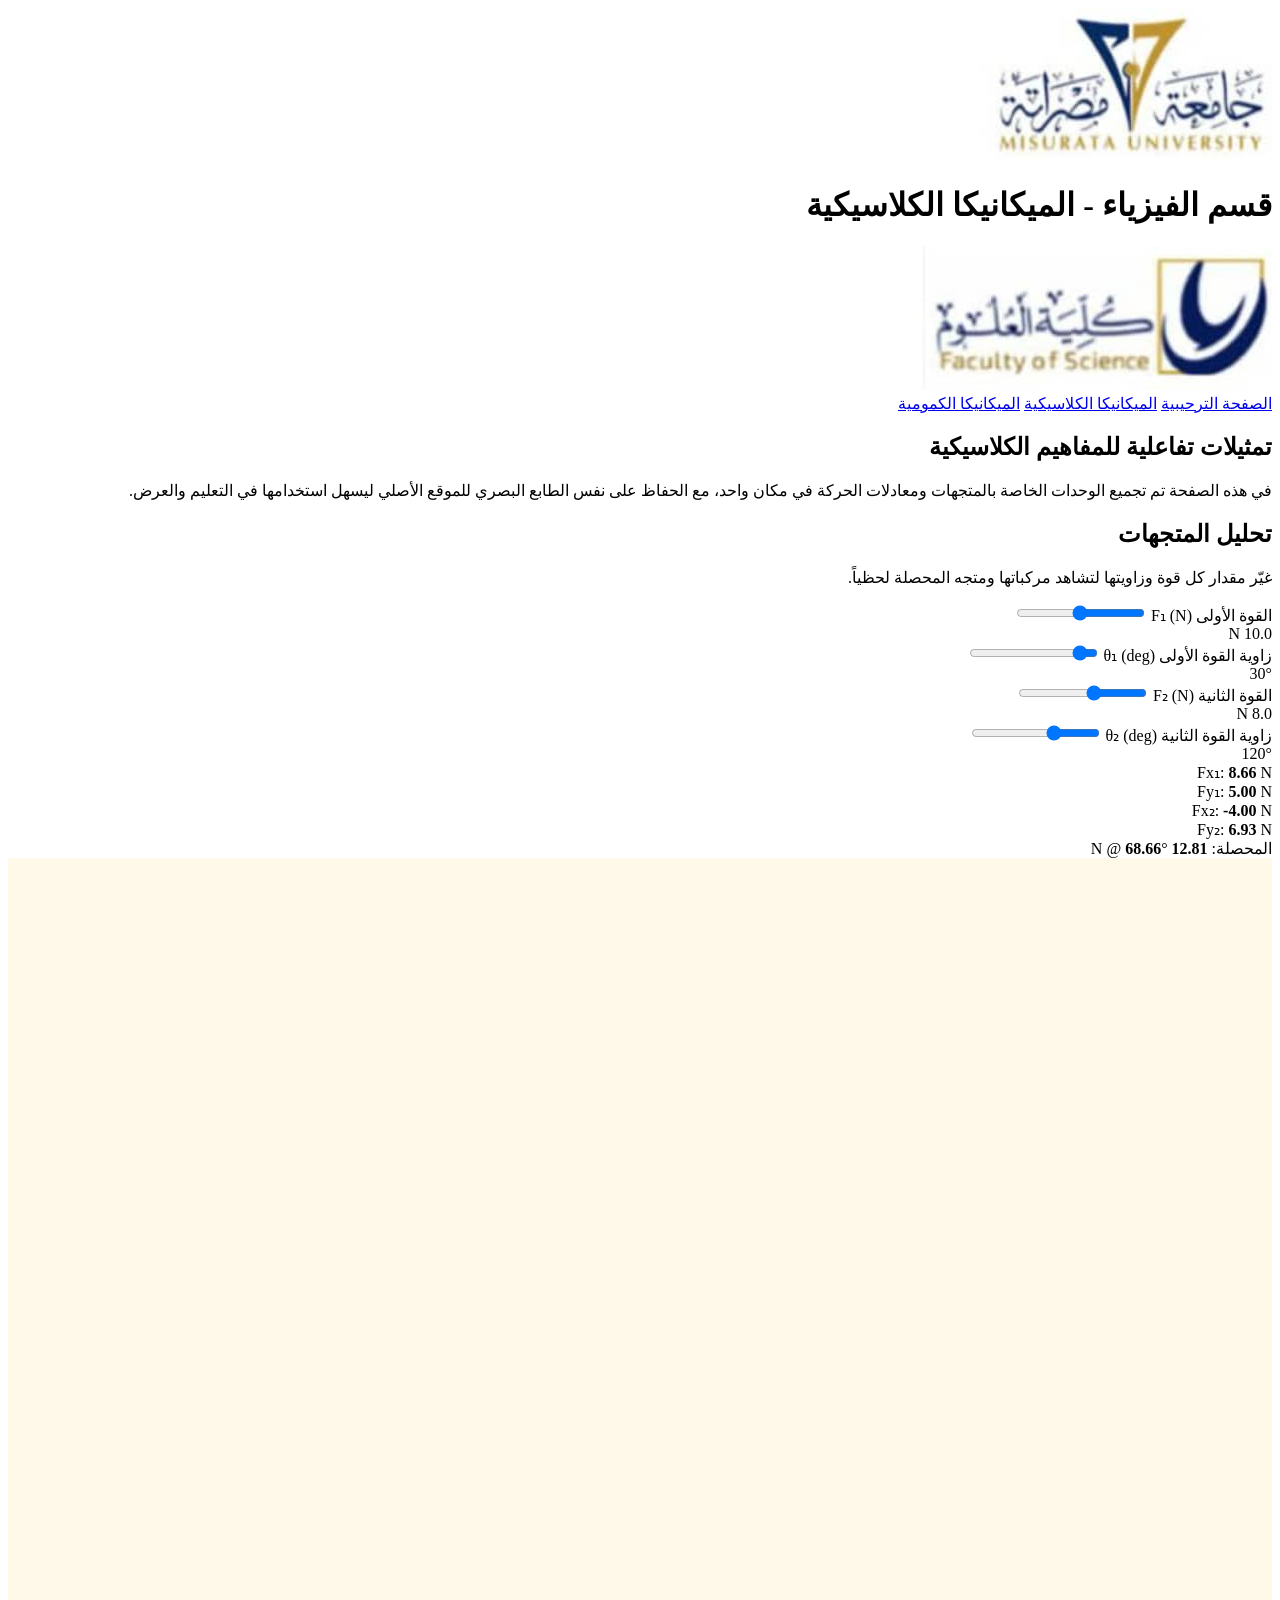
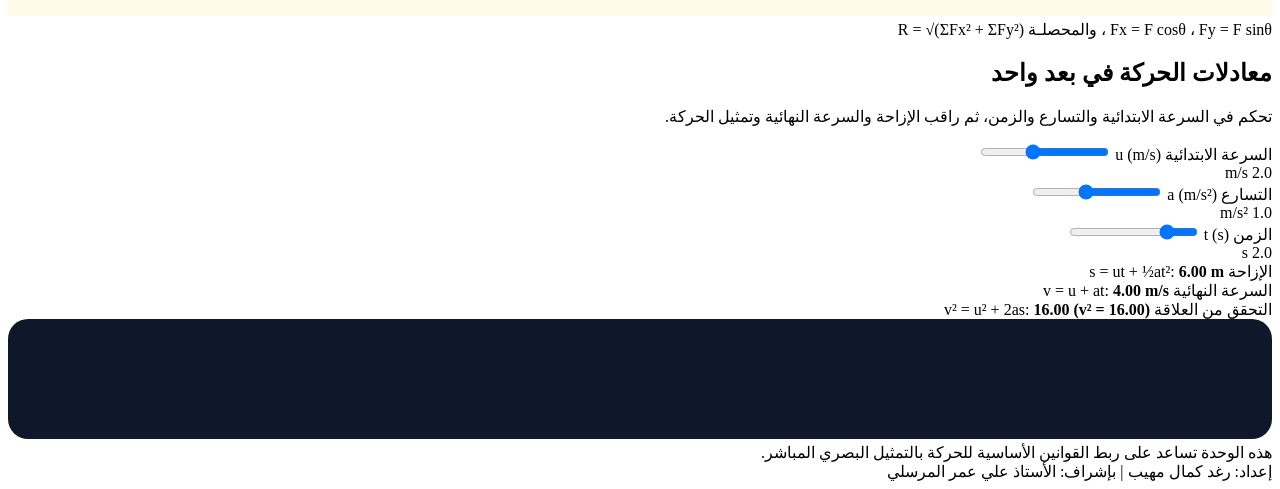
==== classical.html @ 76e3c16d "Add files via upload" ====
<!DOCTYPE html>
<html lang="ar" dir="rtl">
<head>
    <meta charset="UTF-8">
    <meta name="viewport" content="width=device-width, initial-scale=1.0">
    <title>الميكانيكا الكلاسيكية | قسم الفيزياء</title>
    <link rel="stylesheet" href="assets/styles.css">
</head>
<body>
    <div class="container">
        <header class="header-shell">
            <div class="header-top">
                <img class="header-logo" src="university-logo.png" alt="شعار جامعة مصراتة">
                <h1 class="dept-title">قسم الفيزياء - الميكانيكا الكلاسيكية</h1>
                <img class="header-logo" src="faculty-logo.png" alt="شعار كلية العلوم">
            </div>
            <nav class="nav-tabs">
                <a class="nav-link" href="index.html">الصفحة الترحيبية</a>
                <a class="nav-link active" href="classical.html">الميكانيكا الكلاسيكية</a>
                <a class="nav-link" href="quantum.html">الميكانيكا الكمومية</a>
            </nav>
        </header>

        <section class="hero">
            <h1>تمثيلات تفاعلية للمفاهيم الكلاسيكية</h1>
            <p>
                في هذه الصفحة تم تجميع الوحدات الخاصة بالمتجهات ومعادلات الحركة في مكان واحد،
                مع الحفاظ على نفس الطابع البصري للموقع الأصلي ليسهل استخدامها في التعليم والعرض.
            </p>
        </section>

        <section class="card">
            <h2>تحليل المتجهات</h2>
            <p class="section-intro">
                غيّر مقدار كل قوة وزاويتها لتشاهد مركباتها ومتجه المحصلة لحظياً.
            </p>
            <div class="flex-row">
                <div class="control-group">
                    <label>القوة الأولى F₁ (N)</label>
                    <input type="range" id="f1_mag" min="0" max="20" step="0.5" value="10">
                    <div class="value-display" id="f1_val">10.0 N</div>
                    <label>زاوية القوة الأولى θ₁ (deg)</label>
                    <input type="range" id="f1_ang" min="0" max="360" step="1" value="30">
                    <div class="value-display" id="f1_ang_val">30°</div>
                </div>
                <div class="control-group">
                    <label>القوة الثانية F₂ (N)</label>
                    <input type="range" id="f2_mag" min="0" max="20" step="0.5" value="8">
                    <div class="value-display" id="f2_val">8.0 N</div>
                    <label>زاوية القوة الثانية θ₂ (deg)</label>
                    <input type="range" id="f2_ang" min="0" max="360" step="1" value="120">
                    <div class="value-display" id="f2_ang_val">120°</div>
                </div>
            </div>
            <div class="results">
                <div class="result-line"><span>Fx₁:</span> <strong id="fx1">8.66</strong> <span>N</span></div>
                <div class="result-line"><span>Fy₁:</span> <strong id="fy1">5.00</strong> <span>N</span></div>
                <div class="result-line"><span>Fx₂:</span> <strong id="fx2">-4.00</strong> <span>N</span></div>
                <div class="result-line"><span>Fy₂:</span> <strong id="fy2">6.93</strong> <span>N</span></div>
                <div class="result-line"><span>المحصلة:</span> <strong id="r_mag">12.81</strong> <span>N @ <strong id="r_ang">68.66</strong>°</span></div>
            </div>
            <canvas id="vectorCanvas" width="500" height="300" style="width:100%; aspect-ratio:500/300; background:#fef9e8;"></canvas>
            <div class="explanation">Fx = F cosθ ، Fy = F sinθ ، والمحصلـة R = √(ΣFx² + ΣFy²)</div>
        </section>

        <section class="card">
            <h2>معادلات الحركة في بعد واحد</h2>
            <p class="section-intro">
                تحكم في السرعة الابتدائية والتسارع والزمن، ثم راقب الإزاحة والسرعة النهائية وتمثيل الحركة.
            </p>
            <div class="flex-row">
                <div class="control-group">
                    <label>السرعة الابتدائية u (m/s)</label>
                    <input type="range" id="initV" min="-10" max="10" step="0.5" value="2">
                    <div class="value-display" id="u_val">2.0 m/s</div>
                </div>
                <div class="control-group">
                    <label>التسارع a (m/s²)</label>
                    <input type="range" id="accel" min="-5" max="5" step="0.2" value="1">
                    <div class="value-display" id="a_val">1.0 m/s²</div>
                </div>
                <div class="control-group">
                    <label>الزمن t (s)</label>
                    <input type="range" id="time" min="0" max="10" step="0.1" value="2">
                    <div class="value-display" id="t_val">2.0 s</div>
                </div>
            </div>
            <div class="results">
                <div class="result-line"><span>الإزاحة s = ut + ½at²:</span> <strong id="s_val">6.00 m</strong></div>
                <div class="result-line"><span>السرعة النهائية v = u + at:</span> <strong id="v_val">4.00 m/s</strong></div>
                <div class="result-line"><span>التحقق من العلاقة v² = u² + 2as:</span> <strong id="v2_check">16.00 (v² = 16.00)</strong></div>
            </div>
            <canvas id="motionCanvas" width="600" height="120" style="width:100%; height:120px; background:#0f172a; border-radius:20px;"></canvas>
            <div class="explanation">هذه الوحدة تساعد على ربط القوانين الأساسية للحركة بالتمثيل البصري المباشر.</div>
        </section>

        <div class="footer">إعداد: رغد كمال مهيب | بإشراف: الأستاذ علي عمر المرسلي</div>
    </div>

    <script src="assets/app.js"></script>
</body>
</html>
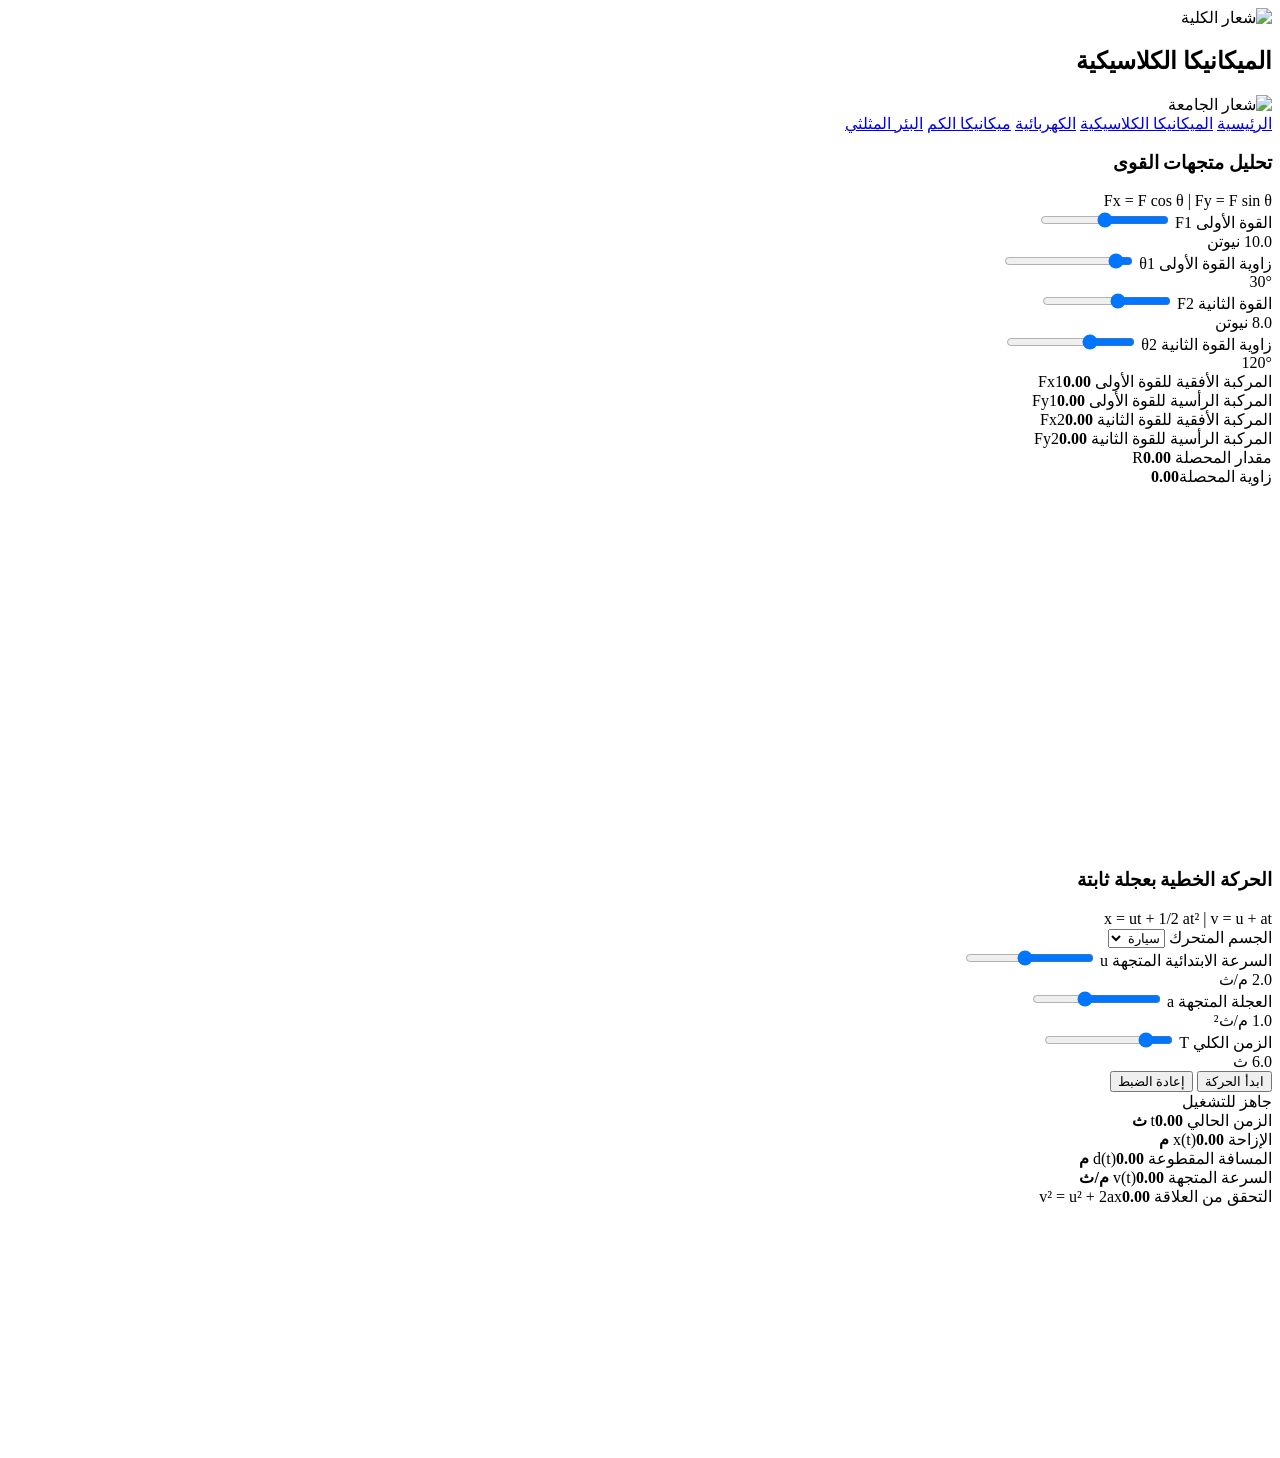
==== commit ccf24d56: "Add files via upload" ====
--- a/classical.html
+++ b/classical.html
@@ -3,100 +3,130 @@
 <head>
     <meta charset="UTF-8">
     <meta name="viewport" content="width=device-width, initial-scale=1.0">
-    <title>الميكانيكا الكلاسيكية | قسم الفيزياء</title>
-    <link rel="stylesheet" href="assets/styles.css">
+    <title>قسم الفيزياء | الميكانيكا الكلاسيكية</title>
+    <link rel="stylesheet" href="./assets/styles.css">
 </head>
 <body>
-    <div class="container">
-        <header class="header-shell">
-            <div class="header-top">
-                <img class="header-logo" src="university-logo.png" alt="شعار جامعة مصراتة">
-                <h1 class="dept-title">قسم الفيزياء - الميكانيكا الكلاسيكية</h1>
-                <img class="header-logo" src="faculty-logo.png" alt="شعار كلية العلوم">
+    <main class="page-shell">
+        <header class="site-header site-header--welcome">
+            <div class="brand-lockup">
+                <img class="logo-badge logo-badge--hero logo-badge--faculty" src="./images/faculty-logo-clean.png" alt="شعار الكلية">
+                <div class="brand-copy">
+                    <h2>الميكانيكا الكلاسيكية</h2>
+                </div>
+                <img class="logo-badge logo-badge--hero logo-badge--university" src="./images/university-logo-clean.png" alt="شعار الجامعة">
             </div>
-            <nav class="nav-tabs">
-                <a class="nav-link" href="index.html">الصفحة الترحيبية</a>
-                <a class="nav-link active" href="classical.html">الميكانيكا الكلاسيكية</a>
-                <a class="nav-link" href="quantum.html">الميكانيكا الكمومية</a>
+            <nav class="top-nav" aria-label="روابط الصفحات">
+                <a href="./index.html">الرئيسية</a>
+                <a href="./classical.html" aria-current="page">الميكانيكا الكلاسيكية</a>
+                <a href="./electricity.html">الكهربائية</a>
+                <a href="./quantum.html">ميكانيكا الكم</a>
+                <a href="./triangular.html">البئر المثلثي</a>
             </nav>
         </header>
 
-        <section class="hero">
-            <h1>تمثيلات تفاعلية للمفاهيم الكلاسيكية</h1>
-            <p>
-                في هذه الصفحة تم تجميع الوحدات الخاصة بالمتجهات ومعادلات الحركة في مكان واحد،
-                مع الحفاظ على نفس الطابع البصري للموقع الأصلي ليسهل استخدامها في التعليم والعرض.
-            </p>
+        <section class="content-grid">
+            <article class="card">
+                <div class="card-title">
+                    <div>
+                        <h3>تحليل متجهات القوى</h3>
+                    </div>
+                    <div class="badge">Fx = F cos θ | Fy = F sin θ</div>
+                </div>
+
+                <div class="control-grid">
+                    <div class="control-group">
+                        <label for="f1_mag">القوة الأولى F1</label>
+                        <input type="range" id="f1_mag" min="0" max="20" step="0.5" value="10">
+                        <div class="value-display" id="f1_val">10.0 نيوتن</div>
+
+                        <label for="f1_ang" style="margin-top: 14px;">زاوية القوة الأولى θ1</label>
+                        <input type="range" id="f1_ang" min="0" max="360" step="1" value="30">
+                        <div class="value-display" id="f1_ang_val">30°</div>
+                    </div>
+
+                    <div class="control-group">
+                        <label for="f2_mag">القوة الثانية F2</label>
+                        <input type="range" id="f2_mag" min="0" max="20" step="0.5" value="8">
+                        <div class="value-display" id="f2_val">8.0 نيوتن</div>
+
+                        <label for="f2_ang" style="margin-top: 14px;">زاوية القوة الثانية θ2</label>
+                        <input type="range" id="f2_ang" min="0" max="360" step="1" value="120">
+                        <div class="value-display" id="f2_ang_val">120°</div>
+                    </div>
+                </div>
+
+                <div class="results">
+                    <div class="result-line"><span>المركبة الأفقية للقوة الأولى Fx1</span><strong id="fx1">0.00</strong></div>
+                    <div class="result-line"><span>المركبة الرأسية للقوة الأولى Fy1</span><strong id="fy1">0.00</strong></div>
+                    <div class="result-line"><span>المركبة الأفقية للقوة الثانية Fx2</span><strong id="fx2">0.00</strong></div>
+                    <div class="result-line"><span>المركبة الرأسية للقوة الثانية Fy2</span><strong id="fy2">0.00</strong></div>
+                    <div class="result-line"><span>مقدار المحصلة R</span><strong id="r_mag">0.00</strong></div>
+                    <div class="result-line"><span>زاوية المحصلة</span><strong id="r_ang">0.00</strong></div>
+                </div>
+
+                <div class="canvas-grid canvas-grid--single">
+                    <canvas id="vectorCanvas" width="720" height="360"></canvas>
+                </div>
+            </article>
+
+            <article class="card">
+                <div class="card-title">
+                    <div>
+                        <h3>الحركة الخطية بعجلة ثابتة</h3>
+                    </div>
+                    <div class="badge">x = ut + 1/2 at² | v = u + at</div>
+                </div>
+
+                <div class="control-grid">
+                    <div class="control-group">
+                        <label for="motionObject">الجسم المتحرك</label>
+                        <select id="motionObject" class="control-select">
+                            <option value="car">سيارة</option>
+                            <option value="walker">شخص</option>
+                        </select>
+                    </div>
+
+                    <div class="control-group">
+                        <label for="initV">السرعة الابتدائية المتجهة u</label>
+                        <input type="range" id="initV" min="-25" max="25" step="0.5" value="2">
+                        <div class="value-display" id="u_val">2.0 م/ث</div>
+                    </div>
+
+                    <div class="control-group">
+                        <label for="accel">العجلة المتجهة a</label>
+                        <input type="range" id="accel" min="-5" max="5" step="0.2" value="1">
+                        <div class="value-display" id="a_val">1.0 م/ث²</div>
+                    </div>
+
+                    <div class="control-group">
+                        <label for="motionTime">الزمن الكلي T</label>
+                        <input type="range" id="motionTime" min="1" max="30" step="0.5" value="6">
+                        <div class="value-display" id="t_val">6.0 ث</div>
+                    </div>
+                </div>
+
+                <div class="button-row">
+                    <button type="button" class="sim-button" id="startMotion">ابدأ الحركة</button>
+                    <button type="button" class="sim-button sim-button--secondary" id="resetMotion">إعادة الضبط</button>
+                    <div class="motion-status" id="motionStatus">جاهز للتشغيل</div>
+                </div>
+
+                <div class="results">
+                    <div class="result-line"><span>الزمن الحالي t</span><strong id="sim_clock">0.00 ث</strong></div>
+                    <div class="result-line"><span>الإزاحة x(t)</span><strong id="s_val">0.00 م</strong></div>
+                    <div class="result-line"><span>المسافة المقطوعة d(t)</span><strong id="distance_val">0.00 م</strong></div>
+                    <div class="result-line"><span>السرعة المتجهة v(t)</span><strong id="v_val">0.00 م/ث</strong></div>
+                    <div class="result-line"><span>التحقق من العلاقة v² = u² + 2ax</span><strong id="v2_check">0.00</strong></div>
+                </div>
+
+                <div class="canvas-grid canvas-grid--single">
+                    <canvas id="motionCanvas" width="720" height="240"></canvas>
+                </div>
+            </article>
         </section>
+    </main>
 
-        <section class="card">
-            <h2>تحليل المتجهات</h2>
-            <p class="section-intro">
-                غيّر مقدار كل قوة وزاويتها لتشاهد مركباتها ومتجه المحصلة لحظياً.
-            </p>
-            <div class="flex-row">
-                <div class="control-group">
-                    <label>القوة الأولى F₁ (N)</label>
-                    <input type="range" id="f1_mag" min="0" max="20" step="0.5" value="10">
-                    <div class="value-display" id="f1_val">10.0 N</div>
-                    <label>زاوية القوة الأولى θ₁ (deg)</label>
-                    <input type="range" id="f1_ang" min="0" max="360" step="1" value="30">
-                    <div class="value-display" id="f1_ang_val">30°</div>
-                </div>
-                <div class="control-group">
-                    <label>القوة الثانية F₂ (N)</label>
-                    <input type="range" id="f2_mag" min="0" max="20" step="0.5" value="8">
-                    <div class="value-display" id="f2_val">8.0 N</div>
-                    <label>زاوية القوة الثانية θ₂ (deg)</label>
-                    <input type="range" id="f2_ang" min="0" max="360" step="1" value="120">
-                    <div class="value-display" id="f2_ang_val">120°</div>
-                </div>
-            </div>
-            <div class="results">
-                <div class="result-line"><span>Fx₁:</span> <strong id="fx1">8.66</strong> <span>N</span></div>
-                <div class="result-line"><span>Fy₁:</span> <strong id="fy1">5.00</strong> <span>N</span></div>
-                <div class="result-line"><span>Fx₂:</span> <strong id="fx2">-4.00</strong> <span>N</span></div>
-                <div class="result-line"><span>Fy₂:</span> <strong id="fy2">6.93</strong> <span>N</span></div>
-                <div class="result-line"><span>المحصلة:</span> <strong id="r_mag">12.81</strong> <span>N @ <strong id="r_ang">68.66</strong>°</span></div>
-            </div>
-            <canvas id="vectorCanvas" width="500" height="300" style="width:100%; aspect-ratio:500/300; background:#fef9e8;"></canvas>
-            <div class="explanation">Fx = F cosθ ، Fy = F sinθ ، والمحصلـة R = √(ΣFx² + ΣFy²)</div>
-        </section>
-
-        <section class="card">
-            <h2>معادلات الحركة في بعد واحد</h2>
-            <p class="section-intro">
-                تحكم في السرعة الابتدائية والتسارع والزمن، ثم راقب الإزاحة والسرعة النهائية وتمثيل الحركة.
-            </p>
-            <div class="flex-row">
-                <div class="control-group">
-                    <label>السرعة الابتدائية u (m/s)</label>
-                    <input type="range" id="initV" min="-10" max="10" step="0.5" value="2">
-                    <div class="value-display" id="u_val">2.0 m/s</div>
-                </div>
-                <div class="control-group">
-                    <label>التسارع a (m/s²)</label>
-                    <input type="range" id="accel" min="-5" max="5" step="0.2" value="1">
-                    <div class="value-display" id="a_val">1.0 m/s²</div>
-                </div>
-                <div class="control-group">
-                    <label>الزمن t (s)</label>
-                    <input type="range" id="time" min="0" max="10" step="0.1" value="2">
-                    <div class="value-display" id="t_val">2.0 s</div>
-                </div>
-            </div>
-            <div class="results">
-                <div class="result-line"><span>الإزاحة s = ut + ½at²:</span> <strong id="s_val">6.00 m</strong></div>
-                <div class="result-line"><span>السرعة النهائية v = u + at:</span> <strong id="v_val">4.00 m/s</strong></div>
-                <div class="result-line"><span>التحقق من العلاقة v² = u² + 2as:</span> <strong id="v2_check">16.00 (v² = 16.00)</strong></div>
-            </div>
-            <canvas id="motionCanvas" width="600" height="120" style="width:100%; height:120px; background:#0f172a; border-radius:20px;"></canvas>
-            <div class="explanation">هذه الوحدة تساعد على ربط القوانين الأساسية للحركة بالتمثيل البصري المباشر.</div>
-        </section>
-
-        <div class="footer">إعداد: رغد كمال مهيب | بإشراف: الأستاذ علي عمر المرسلي</div>
-    </div>
-
-    <script src="assets/app.js"></script>
+    <script src="./assets/vectors.js"></script>
 </body>
 </html>
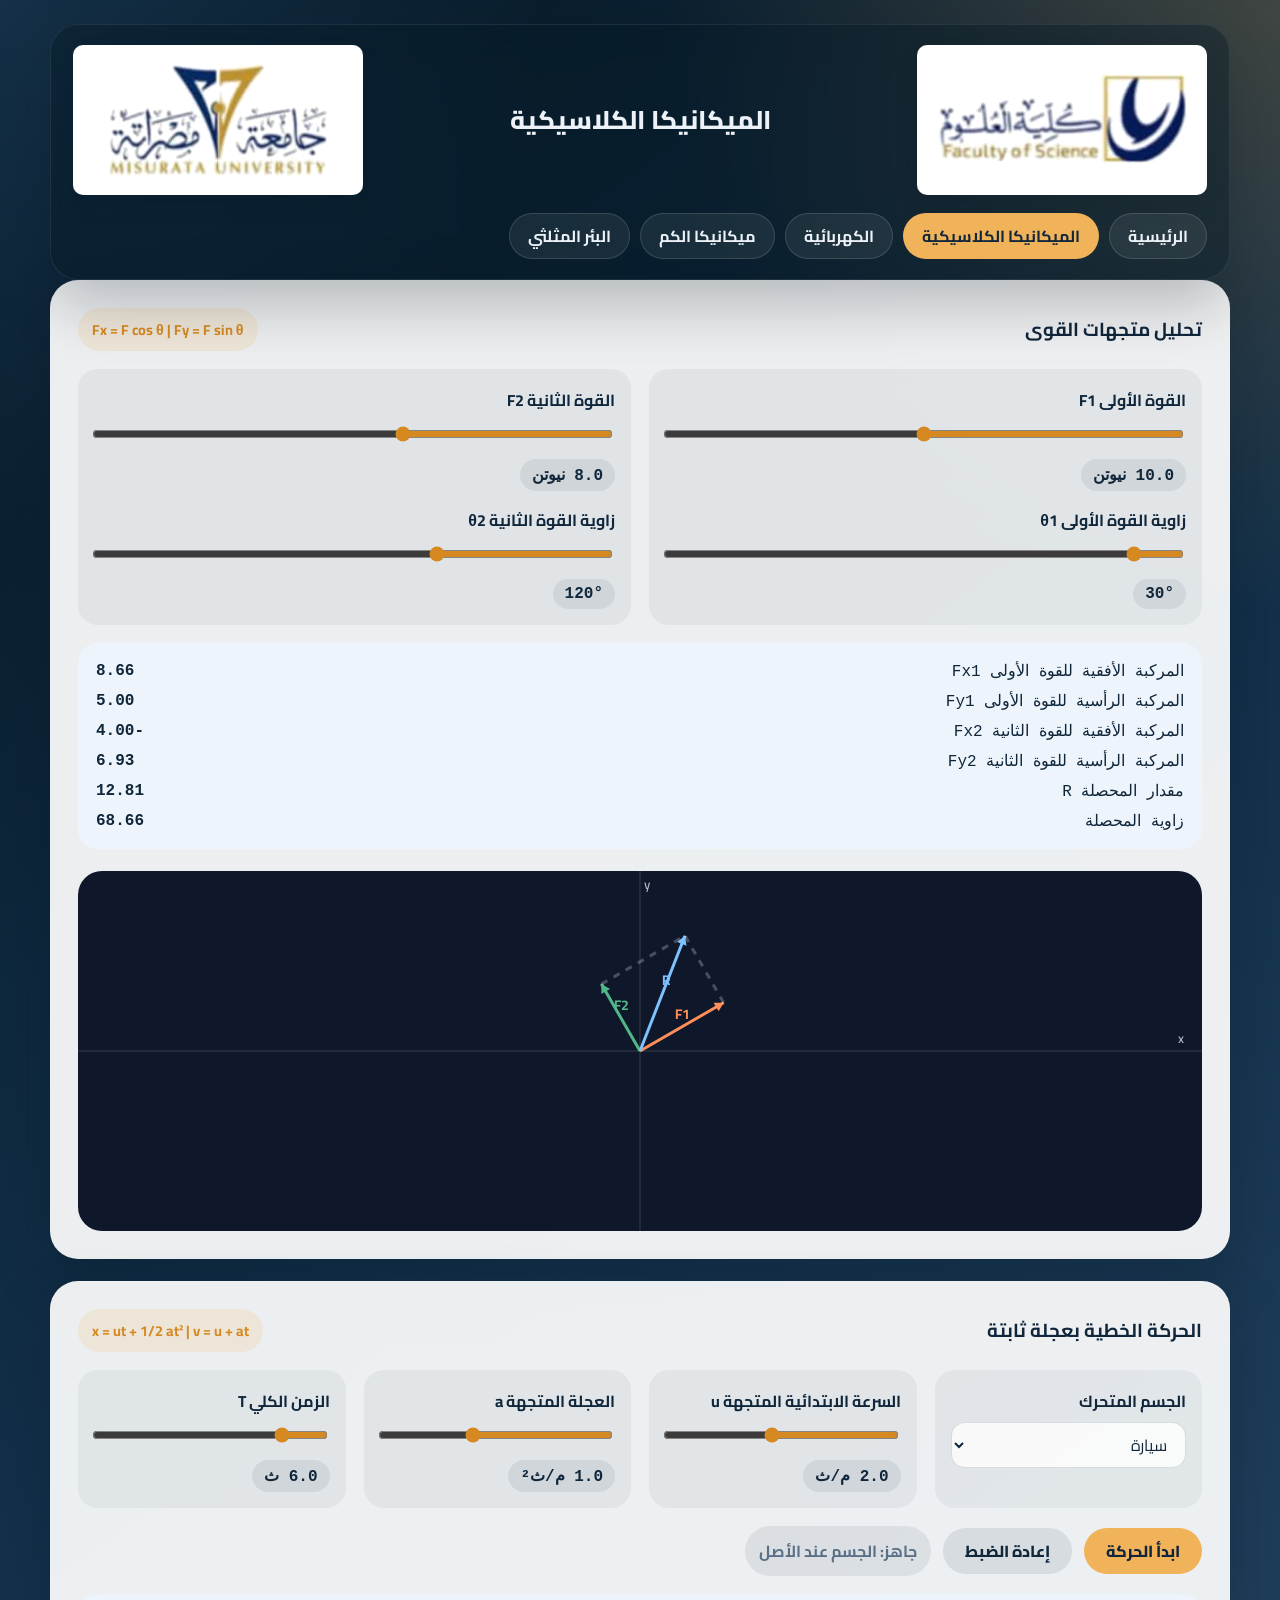
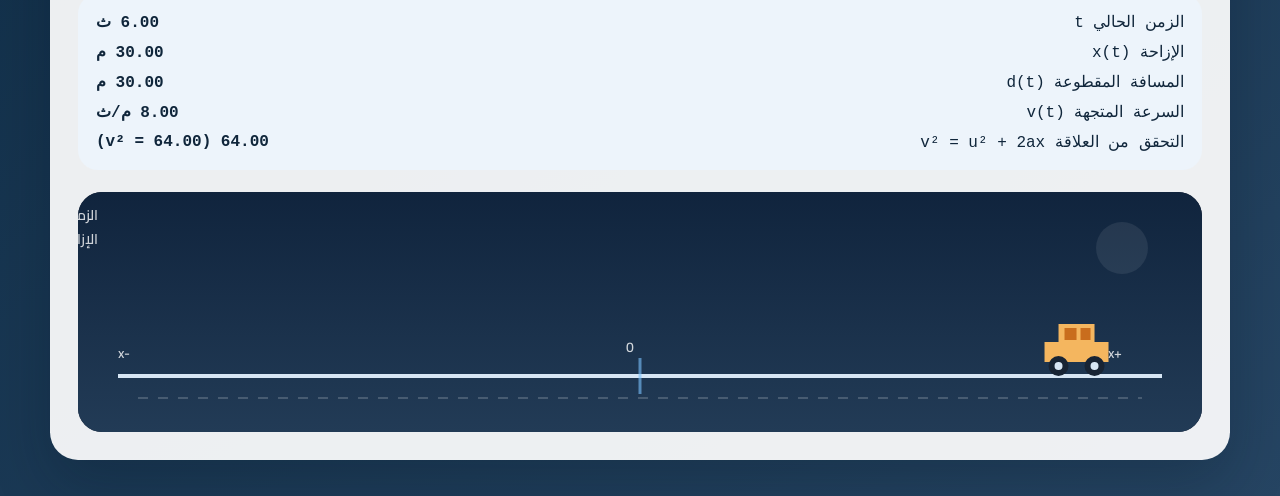
==== commit b1d861d3: "Add files via upload" ====
--- a/classical.html
+++ b/classical.html
@@ -4,17 +4,724 @@
     <meta charset="UTF-8">
     <meta name="viewport" content="width=device-width, initial-scale=1.0">
     <title>قسم الفيزياء | الميكانيكا الكلاسيكية</title>
-    <link rel="stylesheet" href="./assets/styles.css">
+    <style>
+@import url('https://fonts.googleapis.com/css2?family=Cairo:wght@400;600;700;800&display=swap');
+
+:root {
+    --bg-deep: #071824;
+    --bg-mid: #12304a;
+    --card: rgba(255, 255, 255, 0.92);
+    --ink: #10263b;
+    --muted: #5a7086;
+    --accent: #f0b35a;
+    --accent-strong: #d78921;
+    --shadow: 0 24px 60px rgba(3, 17, 31, 0.24);
+    --radius-lg: 28px;
+    --radius-md: 20px;
+}
+
+* {
+    box-sizing: border-box;
+}
+
+html {
+    scroll-behavior: smooth;
+}
+
+body {
+    margin: 0;
+    min-height: 100vh;
+    font-family: "Cairo", "Segoe UI", Tahoma, sans-serif;
+    color: #ecf2f8;
+    background:
+        radial-gradient(circle at top right, rgba(240, 179, 90, 0.22), transparent 25%),
+        radial-gradient(circle at top left, rgba(92, 173, 255, 0.16), transparent 22%),
+        linear-gradient(145deg, var(--bg-deep) 0%, var(--bg-mid) 50%, #264563 100%);
+}
+
+a {
+    color: inherit;
+    text-decoration: none;
+}
+
+.page-shell {
+    width: min(1180px, calc(100% - 32px));
+    margin: 0 auto;
+    padding: 24px 0 48px;
+}
+
+.site-header {
+    display: flex;
+    flex-wrap: wrap;
+    align-items: center;
+    justify-content: space-between;
+    gap: 18px;
+    padding: 20px 22px;
+    border: 1px solid rgba(255, 255, 255, 0.08);
+    border-radius: var(--radius-lg);
+    background: rgba(7, 24, 36, 0.42);
+    backdrop-filter: blur(18px);
+    box-shadow: var(--shadow);
+}
+
+.brand-lockup {
+    display: flex;
+    align-items: center;
+    gap: 16px;
+}
+
+.logo-stack {
+    display: flex;
+    align-items: center;
+    gap: 14px;
+}
+
+.logo-badge {
+    width: 76px;
+    height: 76px;
+    border-radius: 22px;
+    background: rgba(255, 255, 255, 0.1);
+    border: 1px solid rgba(255, 255, 255, 0.14);
+    padding: 10px;
+    object-fit: contain;
+}
+
+.logo-badge--hero {
+    width: 290px;
+    height: 150px;
+    max-width: 100%;
+    padding: 14px 18px;
+    background: #ffffff;
+    border: none;
+    border-radius: 10px;
+    box-shadow: 0 10px 24px rgba(0, 0, 0, 0.08);
+    flex: 0 0 auto;
+    object-fit: contain;
+    filter: none;
+}
+
+.logo-badge--faculty {
+    transform: none;
+}
+
+.logo-badge--university {
+    transform: none;
+}
+
+.brand-copy h1,
+.brand-copy h2,
+.brand-copy p {
+    margin: 0;
+}
+
+.brand-copy h1,
+.brand-copy h2 {
+    font-size: clamp(1.4rem, 2vw, 2.1rem);
+    font-weight: 800;
+}
+
+.brand-copy p {
+    color: rgba(236, 242, 248, 0.78);
+    font-size: 0.98rem;
+}
+
+.site-header--welcome .brand-lockup {
+    width: 100%;
+    justify-content: space-between;
+    align-items: center;
+    gap: 24px;
+}
+
+.site-header--welcome .brand-copy {
+    flex: 1;
+    text-align: center;
+    min-width: 0;
+}
+
+.brand-copy--platform {
+    display: grid;
+    justify-items: center;
+    align-content: center;
+    gap: 6px;
+    padding-top: 14px;
+}
+
+.brand-platform-symbol {
+    width: min(100%, 112px);
+    height: auto;
+    display: block;
+    filter: drop-shadow(0 10px 18px rgba(41, 102, 156, 0.16));
+}
+
+.brand-copy--platform .brand-platform-text {
+    margin: 0;
+    color: #eef5fb;
+    font-size: clamp(1.42rem, 2.6vw, 1.88rem);
+    font-weight: 800;
+    line-height: 1.2;
+    text-shadow: 0 6px 16px rgba(0, 0, 0, 0.16);
+}
+
+.top-nav {
+    display: flex;
+    flex-wrap: wrap;
+    gap: 10px;
+}
+
+.top-nav a,
+.menu-card span,
+.primary-button {
+    display: inline-flex;
+    align-items: center;
+    justify-content: center;
+    min-height: 46px;
+    padding: 0 18px;
+    border-radius: 999px;
+    font-weight: 700;
+    transition: transform 0.2s ease, background 0.2s ease, color 0.2s ease, border-color 0.2s ease;
+}
+
+.top-nav a {
+    border: 1px solid rgba(255, 255, 255, 0.14);
+    background: rgba(255, 255, 255, 0.07);
+}
+
+.top-nav a:hover,
+.primary-button:hover,
+.menu-card:hover span {
+    transform: translateY(-2px);
+}
+
+.top-nav a[aria-current="page"] {
+    color: #11263b;
+    background: var(--accent);
+    border-color: transparent;
+}
+
+.hero {
+    display: grid;
+    grid-template-columns: minmax(0, 1.3fr) minmax(280px, 0.9fr);
+    gap: 24px;
+    margin-top: 28px;
+}
+
+.welcome-hero {
+    margin-top: 28px;
+    padding: 34px 28px 26px;
+    border-radius: var(--radius-lg);
+    background: var(--card);
+    color: var(--ink);
+    box-shadow: var(--shadow);
+    text-align: center;
+}
+
+.welcome-tag {
+    display: inline-flex;
+    align-items: center;
+    justify-content: center;
+    min-height: 58px;
+    padding: 0 30px;
+    border-radius: 999px;
+    color: #12263a;
+    background: rgba(240, 179, 90, 0.18);
+    font-weight: 800;
+    font-size: 1.32rem;
+    box-shadow: 0 10px 22px rgba(16, 38, 59, 0.08);
+}
+
+.welcome-intro {
+    margin: 18px auto 0;
+    max-width: 44rem;
+    color: #36597a;
+    font-size: 1.2rem;
+    line-height: 1.95;
+    font-weight: 600;
+}
+
+.welcome-statement {
+    margin: 20px auto 0;
+    max-width: 18ch;
+    font-size: clamp(2rem, 5vw, 3.6rem);
+    line-height: 1.35;
+    font-weight: 800;
+    color: var(--ink);
+}
+
+.credit-stack {
+    display: grid;
+    gap: 10px;
+    max-width: 420px;
+    margin: 22px auto 0;
+}
+
+.credit-line {
+    padding: 12px 18px;
+    border-radius: var(--radius-md);
+    background: rgba(16, 38, 59, 0.05);
+}
+
+.credit-label {
+    display: block;
+    margin-bottom: 4px;
+    color: var(--muted);
+    font-size: 0.95rem;
+    font-weight: 700;
+}
+
+.credit-line strong {
+    font-size: 1.15rem;
+    color: var(--ink);
+}
+
+.hero-panel,
+.card,
+.menu-card,
+.placeholder-card {
+    background: var(--card);
+    color: var(--ink);
+    border-radius: var(--radius-lg);
+    box-shadow: var(--shadow);
+}
+
+.hero-panel {
+    padding: 34px;
+    overflow: hidden;
+    position: relative;
+}
+
+.hero-panel::before {
+    content: "";
+    position: absolute;
+    inset: auto -80px -80px auto;
+    width: 220px;
+    height: 220px;
+    border-radius: 50%;
+    background: radial-gradient(circle, rgba(240, 179, 90, 0.4), transparent 70%);
+}
+
+.eyebrow {
+    display: inline-flex;
+    align-items: center;
+    padding: 6px 12px;
+    border-radius: 999px;
+    color: var(--accent-strong);
+    background: rgba(240, 179, 90, 0.16);
+    font-size: 0.92rem;
+    font-weight: 700;
+}
+
+.hero-panel h2 {
+    margin: 16px 0 12px;
+    font-size: clamp(2rem, 4vw, 3.4rem);
+    line-height: 1.15;
+}
+
+.hero-panel p {
+    margin: 0;
+    max-width: 54ch;
+    font-size: 1.02rem;
+    line-height: 1.9;
+    color: var(--muted);
+}
+
+.hero-meta {
+    display: flex;
+    flex-wrap: wrap;
+    gap: 12px;
+    margin-top: 24px;
+}
+
+.hero-meta div,
+.mini-stat,
+.control-group {
+    padding: 16px;
+    border-radius: var(--radius-md);
+    background: rgba(16, 38, 59, 0.05);
+}
+
+.hero-meta strong,
+.mini-stat strong {
+    display: block;
+    color: var(--ink);
+    font-size: 1.12rem;
+}
+
+.hero-meta span,
+.mini-stat span {
+    color: var(--muted);
+    font-size: 0.93rem;
+}
+
+.welcome-panel {
+    padding: 28px;
+    border: 1px solid rgba(255, 255, 255, 0.1);
+    border-radius: var(--radius-lg);
+    background:
+        linear-gradient(180deg, rgba(255, 255, 255, 0.1), rgba(255, 255, 255, 0.04)),
+        rgba(7, 24, 36, 0.3);
+}
+
+.welcome-panel h3 {
+    margin: 0 0 8px;
+    font-size: 1.45rem;
+}
+
+.welcome-panel p,
+.page-intro {
+    margin: 0 0 16px;
+    line-height: 1.9;
+    color: rgba(236, 242, 248, 0.82);
+}
+
+.mini-stat-grid,
+.content-grid {
+    display: grid;
+    gap: 22px;
+}
+
+.section-heading {
+    margin: 34px 0 16px;
+}
+
+.section-heading h3 {
+    margin: 0;
+    font-size: clamp(1.4rem, 2vw, 1.9rem);
+}
+
+.section-heading p {
+    margin: 0;
+    color: rgba(236, 242, 248, 0.78);
+}
+
+.menu-grid {
+    display: grid;
+    grid-template-columns: repeat(auto-fit, minmax(240px, 1fr));
+    gap: 18px;
+}
+
+.menu-card {
+    padding: 24px;
+    position: relative;
+    overflow: hidden;
+    min-height: 220px;
+    display: flex;
+    flex-direction: column;
+    align-items: center;
+    justify-content: center;
+    gap: 18px;
+    text-align: center;
+}
+
+.menu-card::after {
+    content: "";
+    position: absolute;
+    inset: auto -45px -50px auto;
+    width: 140px;
+    height: 140px;
+    border-radius: 50%;
+    background: radial-gradient(circle, rgba(240, 179, 90, 0.18), transparent 70%);
+}
+
+.menu-card strong {
+    display: block;
+    margin-bottom: 0;
+    font-size: 1.35rem;
+    margin-top: auto;
+    margin-bottom: auto;
+}
+
+.menu-note {
+    display: block;
+    margin-top: -10px;
+    color: rgba(90, 112, 134, 0.62);
+    font-size: 0.84rem;
+    font-weight: 600;
+}
+
+.menu-card span,
+.primary-button {
+    width: fit-content;
+    color: #11263b;
+    background: var(--accent);
+    margin-top: auto;
+}
+
+.card {
+    padding: 28px;
+}
+
+.card-title {
+    display: flex;
+    flex-wrap: wrap;
+    align-items: center;
+    justify-content: space-between;
+    gap: 14px;
+    margin-bottom: 18px;
+}
+
+.card-title h3,
+.card-title p {
+    margin: 0;
+}
+
+.card-title p,
+.formula-note {
+    color: var(--muted);
+}
+
+.badge {
+    display: inline-flex;
+    align-items: center;
+    padding: 8px 14px;
+    border-radius: 999px;
+    font-size: 0.9rem;
+    font-weight: 700;
+    color: var(--accent-strong);
+    background: rgba(240, 179, 90, 0.16);
+}
+
+.control-grid {
+    display: grid;
+    grid-template-columns: repeat(auto-fit, minmax(220px, 1fr));
+    gap: 18px;
+    margin-bottom: 18px;
+}
+
+.control-group label {
+    display: block;
+    margin-bottom: 6px;
+    font-weight: 700;
+}
+
+.control-group input[type="range"] {
+    width: 100%;
+    accent-color: var(--accent-strong);
+}
+
+.control-select {
+    width: 100%;
+    min-height: 46px;
+    border: 1px solid rgba(16, 38, 59, 0.14);
+    border-radius: 14px;
+    background: rgba(255, 255, 255, 0.78);
+    color: var(--ink);
+    font: inherit;
+    padding: 0 14px;
+}
+
+.value-display {
+    display: inline-flex;
+    align-items: center;
+    padding: 6px 12px;
+    border-radius: 999px;
+    background: rgba(16, 38, 59, 0.08);
+    color: var(--ink);
+    font-weight: 700;
+    font-family: "Cascadia Mono", "Consolas", monospace;
+    margin-top: 8px;
+}
+
+.results {
+    display: grid;
+    gap: 10px;
+    margin: 18px 0 22px;
+    padding: 18px;
+    border-radius: var(--radius-md);
+    background: #edf4fb;
+}
+
+.result-line {
+    display: flex;
+    flex-wrap: wrap;
+    align-items: center;
+    justify-content: space-between;
+    gap: 6px;
+    font-family: "Cascadia Mono", "Consolas", monospace;
+}
+
+.canvas-grid {
+    display: grid;
+    grid-template-columns: repeat(2, minmax(0, 1fr));
+    gap: 18px;
+}
+
+.canvas-grid--single {
+    grid-template-columns: minmax(0, 1fr);
+}
+
+canvas {
+    width: 100%;
+    max-width: 100%;
+    height: auto;
+    display: block;
+    border-radius: 24px;
+    background: #0f172a;
+}
+
+.formula-note {
+    margin-top: 18px;
+    padding: 16px 18px;
+    border-radius: var(--radius-md);
+    background: rgba(16, 38, 59, 0.05);
+    line-height: 1.8;
+}
+
+.button-row {
+    display: flex;
+    flex-wrap: wrap;
+    align-items: center;
+    gap: 12px;
+    margin: 18px 0 8px;
+}
+
+.sim-button {
+    min-height: 46px;
+    border: none;
+    border-radius: 999px;
+    padding: 0 22px;
+    background: var(--accent);
+    color: #11263b;
+    font: inherit;
+    font-weight: 800;
+    cursor: pointer;
+    transition: transform 0.2s ease, opacity 0.2s ease, background 0.2s ease;
+}
+
+.sim-button:hover {
+    transform: translateY(-2px);
+}
+
+.sim-button:disabled {
+    cursor: wait;
+    opacity: 0.75;
+}
+
+.sim-button--secondary {
+    background: rgba(16, 38, 59, 0.1);
+    color: var(--ink);
+}
+
+.motion-status {
+    padding: 10px 14px;
+    border-radius: 999px;
+    background: rgba(16, 38, 59, 0.08);
+    color: var(--muted);
+    font-weight: 700;
+}
+
+.placeholder-card {
+    padding: 44px 30px;
+    text-align: center;
+}
+
+.placeholder-card h3 {
+    margin: 14px 0 40px;
+    font-size: clamp(2rem, 4vw, 3rem);
+}
+
+.placeholder-card p {
+    margin: 0 auto 18px;
+    max-width: 42ch;
+    color: var(--muted);
+    line-height: 1.9;
+}
+
+.footer-note {
+    margin-top: 22px;
+    text-align: center;
+    color: rgba(236, 242, 248, 0.64);
+    font-size: 0.95rem;
+}
+
+@media (max-width: 980px) {
+    .hero,
+    .menu-grid,
+    .canvas-grid {
+        grid-template-columns: 1fr;
+    }
+}
+
+@media (max-width: 720px) {
+    .page-shell {
+        width: min(100% - 20px, 1180px);
+        padding-top: 18px;
+    }
+
+    .site-header,
+    .hero-panel,
+    .welcome-panel,
+    .card,
+    .menu-card,
+    .placeholder-card {
+        border-radius: 22px;
+    }
+
+    .site-header {
+        padding: 18px;
+    }
+
+    .brand-lockup {
+        flex-direction: column;
+        align-items: flex-start;
+    }
+
+    .site-header--welcome .brand-lockup {
+        align-items: center;
+        justify-content: center;
+    }
+
+    .brand-copy--platform {
+        padding-top: 0;
+        gap: 4px;
+    }
+
+    .brand-platform-symbol {
+        width: min(100%, 88px);
+    }
+
+    .brand-copy--platform .brand-platform-text {
+        font-size: 1.18rem;
+    }
+
+    .logo-badge {
+        width: 62px;
+        height: 62px;
+        border-radius: 18px;
+    }
+
+    .logo-badge--hero {
+        width: 220px;
+        height: 118px;
+        max-width: 100%;
+        padding: 10px 12px;
+    }
+
+    .logo-badge--faculty {
+        transform: none;
+    }
+
+    .logo-badge--university {
+        transform: none;
+    }
+
+    .hero-panel,
+    .card,
+    .placeholder-card {
+        padding: 22px;
+    }
+}
+
+</style>
 </head>
 <body>
     <main class="page-shell">
         <header class="site-header site-header--welcome">
             <div class="brand-lockup">
-                <img class="logo-badge logo-badge--hero logo-badge--faculty" src="./images/faculty-logo-clean.png" alt="شعار الكلية">
+                <img class="logo-badge logo-badge--hero logo-badge--faculty" src="[data-uri]" alt="شعار الكلية">
                 <div class="brand-copy">
                     <h2>الميكانيكا الكلاسيكية</h2>
                 </div>
-                <img class="logo-badge logo-badge--hero logo-badge--university" src="./images/university-logo-clean.png" alt="شعار الجامعة">
+                <img class="logo-badge logo-badge--hero logo-badge--university" src="[data-uri]" alt="شعار الجامعة">
             </div>
             <nav class="top-nav" aria-label="روابط الصفحات">
                 <a href="./index.html">الرئيسية</a>
@@ -127,6 +834,471 @@
         </section>
     </main>
 
-    <script src="./assets/vectors.js"></script>
+    <script>
+const f1Mag = document.getElementById("f1_mag");
+const f1Ang = document.getElementById("f1_ang");
+const f2Mag = document.getElementById("f2_mag");
+const f2Ang = document.getElementById("f2_ang");
+
+const f1Val = document.getElementById("f1_val");
+const f1AngVal = document.getElementById("f1_ang_val");
+const f2Val = document.getElementById("f2_val");
+const f2AngVal = document.getElementById("f2_ang_val");
+
+const fx1Span = document.getElementById("fx1");
+const fy1Span = document.getElementById("fy1");
+const fx2Span = document.getElementById("fx2");
+const fy2Span = document.getElementById("fy2");
+const rMagSpan = document.getElementById("r_mag");
+const rAngSpan = document.getElementById("r_ang");
+
+const vecCanvas = document.getElementById("vectorCanvas");
+const vecCtx = vecCanvas ? vecCanvas.getContext("2d") : null;
+
+function toRadians(angle) {
+    return angle * Math.PI / 180;
+}
+
+function drawArrow(fromX, fromY, toX, toY, color, label) {
+    vecCtx.beginPath();
+    vecCtx.moveTo(fromX, fromY);
+    vecCtx.lineTo(toX, toY);
+    vecCtx.strokeStyle = color;
+    vecCtx.lineWidth = 3;
+    vecCtx.stroke();
+
+    const angle = Math.atan2(toY - fromY, toX - fromX);
+    const headLength = 10;
+
+    vecCtx.beginPath();
+    vecCtx.moveTo(toX, toY);
+    vecCtx.lineTo(
+        toX - headLength * Math.cos(angle - Math.PI / 6),
+        toY - headLength * Math.sin(angle - Math.PI / 6)
+    );
+    vecCtx.lineTo(
+        toX - headLength * Math.cos(angle + Math.PI / 6),
+        toY - headLength * Math.sin(angle + Math.PI / 6)
+    );
+    vecCtx.closePath();
+    vecCtx.fillStyle = color;
+    vecCtx.fill();
+
+    vecCtx.fillStyle = color;
+    vecCtx.font = "700 14px Cairo";
+    vecCtx.fillText(label, (fromX + toX) / 2 + 8, (fromY + toY) / 2 - 8);
+}
+
+function drawVectors(vx1, vy1, vx2, vy2, rx, ry) {
+    if (!vecCanvas || !vecCtx) {
+        return;
+    }
+
+    const width = vecCanvas.clientWidth || 720;
+    const height = 360;
+    vecCanvas.width = width;
+    vecCanvas.height = height;
+
+    vecCtx.clearRect(0, 0, width, height);
+
+    const originX = width / 2;
+    const originY = height / 2;
+    const maxMagnitude = Math.max(
+        1,
+        Math.abs(vx1),
+        Math.abs(vy1),
+        Math.abs(vx2),
+        Math.abs(vy2),
+        Math.abs(rx),
+        Math.abs(ry)
+    );
+    const scale = Math.min(width, height) * 0.32 / maxMagnitude;
+
+    vecCtx.strokeStyle = "rgba(255,255,255,0.16)";
+    vecCtx.lineWidth = 1;
+    vecCtx.beginPath();
+    vecCtx.moveTo(0, originY);
+    vecCtx.lineTo(width, originY);
+    vecCtx.moveTo(originX, 0);
+    vecCtx.lineTo(originX, height);
+    vecCtx.stroke();
+
+    vecCtx.fillStyle = "rgba(255,255,255,0.7)";
+    vecCtx.font = "600 13px Cairo";
+    vecCtx.fillText("x", width - 18, originY - 8);
+    vecCtx.fillText("y", originX + 10, 18);
+
+    const e1x = originX + vx1 * scale;
+    const e1y = originY - vy1 * scale;
+    const e2x = originX + vx2 * scale;
+    const e2y = originY - vy2 * scale;
+    const erx = originX + rx * scale;
+    const ery = originY - ry * scale;
+
+    drawArrow(originX, originY, e1x, e1y, "#ff8f5a", "F1");
+    drawArrow(originX, originY, e2x, e2y, "#52b788", "F2");
+    drawArrow(originX, originY, erx, ery, "#7cc3ff", "R");
+
+    vecCtx.setLineDash([7, 7]);
+    vecCtx.strokeStyle = "rgba(255,255,255,0.24)";
+    vecCtx.beginPath();
+    vecCtx.moveTo(e1x, e1y);
+    vecCtx.lineTo(erx, ery);
+    vecCtx.moveTo(e2x, e2y);
+    vecCtx.lineTo(erx, ery);
+    vecCtx.stroke();
+    vecCtx.setLineDash([]);
+}
+
+function updateForces() {
+    if (!f1Mag || !f1Ang || !f2Mag || !f2Ang) {
+        return;
+    }
+
+    const F1 = parseFloat(f1Mag.value);
+    const theta1 = toRadians(parseFloat(f1Ang.value));
+    const F2 = parseFloat(f2Mag.value);
+    const theta2 = toRadians(parseFloat(f2Ang.value));
+
+    const fx1 = F1 * Math.cos(theta1);
+    const fy1 = F1 * Math.sin(theta1);
+    const fx2 = F2 * Math.cos(theta2);
+    const fy2 = F2 * Math.sin(theta2);
+    const sumFx = fx1 + fx2;
+    const sumFy = fy1 + fy2;
+    const resultant = Math.hypot(sumFx, sumFy);
+
+    let angleR = Math.atan2(sumFy, sumFx) * 180 / Math.PI;
+    if (angleR < 0) {
+        angleR += 360;
+    }
+
+    f1Val.textContent = `${F1.toFixed(1)} نيوتن`;
+    f1AngVal.textContent = `${f1Ang.value}°`;
+    f2Val.textContent = `${F2.toFixed(1)} نيوتن`;
+    f2AngVal.textContent = `${f2Ang.value}°`;
+
+    fx1Span.textContent = fx1.toFixed(2);
+    fy1Span.textContent = fy1.toFixed(2);
+    fx2Span.textContent = fx2.toFixed(2);
+    fy2Span.textContent = fy2.toFixed(2);
+    rMagSpan.textContent = resultant.toFixed(2);
+    rAngSpan.textContent = angleR.toFixed(2);
+
+    drawVectors(fx1, fy1, fx2, fy2, sumFx, sumFy);
+}
+
+if (f1Mag && f1Ang && f2Mag && f2Ang) {
+    [f1Mag, f1Ang, f2Mag, f2Ang].forEach((input) => {
+        input.addEventListener("input", updateForces);
+    });
+
+    window.addEventListener("resize", updateForces);
+    updateForces();
+}
+
+const motionObject = document.getElementById("motionObject");
+const initVSlider = document.getElementById("initV");
+const accelSlider = document.getElementById("accel");
+const motionTimeSlider = document.getElementById("motionTime");
+const startMotionButton = document.getElementById("startMotion");
+const resetMotionButton = document.getElementById("resetMotion");
+
+const uVal = document.getElementById("u_val");
+const aVal = document.getElementById("a_val");
+const tVal = document.getElementById("t_val");
+const simClock = document.getElementById("sim_clock");
+const sSpan = document.getElementById("s_val");
+const distanceSpan = document.getElementById("distance_val");
+const vSpan = document.getElementById("v_val");
+const v2CheckSpan = document.getElementById("v2_check");
+const motionStatus = document.getElementById("motionStatus");
+
+const motionCanvas = document.getElementById("motionCanvas");
+const motionCtx = motionCanvas ? motionCanvas.getContext("2d") : null;
+
+let motionFrame = null;
+let motionRunning = false;
+let motionElapsed = 0;
+let motionAnimationStart = 0;
+
+function displacementAt(u, a, t) {
+    return u * t + 0.5 * a * t * t;
+}
+
+function velocityAt(u, a, t) {
+    return u + a * t;
+}
+
+function distanceAt(u, a, t) {
+    if (t <= 0) {
+        return 0;
+    }
+
+    if (Math.abs(a) < 1e-10) {
+        return Math.abs(u) * t;
+    }
+
+    const turningTime = -u / a;
+    if (turningTime <= 0 || turningTime >= t) {
+        return Math.abs(displacementAt(u, a, t));
+    }
+
+    const turningPosition = displacementAt(u, a, turningTime);
+    const currentPosition = displacementAt(u, a, t);
+    return Math.abs(turningPosition) + Math.abs(currentPosition - turningPosition);
+}
+
+function getMotionLimit(u, a, totalTime) {
+    let maxAbs = 0;
+
+    for (let step = 0; step <= 120; step += 1) {
+        const t = totalTime * step / 120;
+        const x = displacementAt(u, a, t);
+        maxAbs = Math.max(maxAbs, Math.abs(x));
+    }
+
+    return Math.max(2, maxAbs * 1.15);
+}
+
+function drawCar(ctx, x, groundY, facing = 1) {
+    ctx.save();
+    ctx.translate(x, groundY);
+    ctx.scale(facing, 1);
+
+    ctx.fillStyle = "#f4b65f";
+    ctx.fillRect(-32, -34, 64, 20);
+    ctx.fillRect(-18, -52, 36, 18);
+
+    ctx.fillStyle = "#c96d1d";
+    ctx.fillRect(-12, -48, 12, 12);
+    ctx.fillRect(4, -48, 10, 12);
+
+    ctx.fillStyle = "#182434";
+    ctx.beginPath();
+    ctx.arc(-18, -10, 10, 0, Math.PI * 2);
+    ctx.arc(18, -10, 10, 0, Math.PI * 2);
+    ctx.fill();
+
+    ctx.fillStyle = "#d7e6f4";
+    ctx.beginPath();
+    ctx.arc(-18, -10, 4, 0, Math.PI * 2);
+    ctx.arc(18, -10, 4, 0, Math.PI * 2);
+    ctx.fill();
+
+    ctx.restore();
+}
+
+function drawWalker(ctx, x, groundY, phase, facing = 1) {
+    const swing = Math.sin(phase) * 8;
+    ctx.save();
+    ctx.translate(x, groundY);
+    ctx.scale(facing, 1);
+    ctx.strokeStyle = "#f4b65f";
+    ctx.lineWidth = 4;
+    ctx.lineCap = "round";
+
+    ctx.beginPath();
+    ctx.arc(0, -58, 11, 0, Math.PI * 2);
+    ctx.stroke();
+
+    ctx.beginPath();
+    ctx.moveTo(0, -47);
+    ctx.lineTo(0, -20);
+    ctx.moveTo(0, -40);
+    ctx.lineTo(-14, -26 + swing * 0.15);
+    ctx.moveTo(0, -40);
+    ctx.lineTo(14, -26 - swing * 0.15);
+    ctx.moveTo(0, -20);
+    ctx.lineTo(-12, 0 + swing * 0.25);
+    ctx.moveTo(0, -20);
+    ctx.lineTo(12, 0 - swing * 0.25);
+    ctx.stroke();
+
+    ctx.restore();
+}
+
+function renderMotionScene(currentTime) {
+    if (!motionCanvas || !motionCtx) {
+        return;
+    }
+
+    const u = parseFloat(initVSlider.value);
+    const a = parseFloat(accelSlider.value);
+    const totalTime = parseFloat(motionTimeSlider.value);
+    const xPosition = displacementAt(u, a, currentTime);
+    const distance = distanceAt(u, a, currentTime);
+    const v = velocityAt(u, a, currentTime);
+    const xLimit = getMotionLimit(u, a, totalTime);
+
+    const width = motionCanvas.clientWidth || 720;
+    const height = 240;
+    motionCanvas.width = width;
+    motionCanvas.height = height;
+
+    const groundY = height - 56;
+    const leftPad = 60;
+    const rightPad = width - 60;
+    const ratio = (xPosition + xLimit) / (2 * xLimit);
+    const x = leftPad + ratio * (rightPad - leftPad);
+    const originX = leftPad + 0.5 * (rightPad - leftPad);
+    const facing = v < 0 ? -1 : 1;
+
+    motionCtx.clearRect(0, 0, width, height);
+
+    const sky = motionCtx.createLinearGradient(0, 0, 0, height);
+    sky.addColorStop(0, "#10243d");
+    sky.addColorStop(1, "#223b56");
+    motionCtx.fillStyle = sky;
+    motionCtx.fillRect(0, 0, width, height);
+
+    motionCtx.fillStyle = "rgba(255,255,255,0.08)";
+    motionCtx.beginPath();
+    motionCtx.arc(width - 80, 56, 26, 0, Math.PI * 2);
+    motionCtx.fill();
+
+    motionCtx.strokeStyle = "#d7e6f4";
+    motionCtx.lineWidth = 4;
+    motionCtx.beginPath();
+    motionCtx.moveTo(leftPad - 20, groundY);
+    motionCtx.lineTo(rightPad + 20, groundY);
+    motionCtx.stroke();
+
+    motionCtx.strokeStyle = "rgba(124,195,255,0.6)";
+    motionCtx.lineWidth = 3;
+    motionCtx.beginPath();
+    motionCtx.moveTo(originX, groundY - 18);
+    motionCtx.lineTo(originX, groundY + 18);
+    motionCtx.stroke();
+
+    motionCtx.strokeStyle = "rgba(255,255,255,0.18)";
+    motionCtx.lineWidth = 2;
+    motionCtx.setLineDash([10, 10]);
+    motionCtx.beginPath();
+    motionCtx.moveTo(leftPad, groundY + 22);
+    motionCtx.lineTo(rightPad, groundY + 22);
+    motionCtx.stroke();
+    motionCtx.setLineDash([]);
+
+    motionCtx.fillStyle = "rgba(255,255,255,0.8)";
+    motionCtx.font = "600 14px Cairo";
+    motionCtx.fillText(`الزمن: ${currentTime.toFixed(2)} ث`, 20, 28);
+    motionCtx.fillText(`الإزاحة: ${xPosition.toFixed(2)} م`, 20, 52);
+    motionCtx.fillText("-x", leftPad - 8, groundY - 18);
+    motionCtx.fillText("+x", rightPad - 20, groundY - 18);
+    motionCtx.fillText("0", originX - 6, groundY - 24);
+
+    if (motionObject.value === "walker") {
+        drawWalker(motionCtx, x, groundY, currentTime * 8 + Math.abs(xPosition), facing);
+    } else {
+        drawCar(motionCtx, x, groundY, facing);
+    }
+
+    simClock.textContent = `${currentTime.toFixed(2)} ث`;
+    sSpan.textContent = `${xPosition.toFixed(2)} م`;
+    if (distanceSpan) {
+        distanceSpan.textContent = `${distance.toFixed(2)} م`;
+    }
+    vSpan.textContent = `${v.toFixed(2)} م/ث`;
+    v2CheckSpan.textContent = `${(u * u + 2 * a * xPosition).toFixed(2)} (v² = ${(v * v).toFixed(2)})`;
+}
+
+function updateMotionControls() {
+    if (!initVSlider || !accelSlider || !motionTimeSlider) {
+        return;
+    }
+
+    const u = parseFloat(initVSlider.value);
+    const a = parseFloat(accelSlider.value);
+    const totalTime = parseFloat(motionTimeSlider.value);
+
+    uVal.textContent = `${u.toFixed(1)} م/ث`;
+    aVal.textContent = `${a.toFixed(1)} م/ث²`;
+    tVal.textContent = `${totalTime.toFixed(1)} ث`;
+
+    if (!motionRunning) {
+        motionElapsed = 0;
+        motionStatus.textContent = "جاهز: الجسم عند الأصل";
+        renderMotionScene(0);
+    }
+}
+
+function stopMotionAnimation() {
+    if (motionFrame) {
+        cancelAnimationFrame(motionFrame);
+        motionFrame = null;
+    }
+
+    motionRunning = false;
+    startMotionButton.disabled = false;
+}
+
+function runMotionFrame(timestamp) {
+    const totalTime = parseFloat(motionTimeSlider.value);
+
+    if (!motionAnimationStart) {
+        motionAnimationStart = timestamp;
+    }
+
+    const elapsedMs = timestamp - motionAnimationStart;
+    motionElapsed = Math.min(totalTime, elapsedMs / 1000);
+    renderMotionScene(motionElapsed);
+
+    if (motionElapsed < totalTime) {
+        motionFrame = requestAnimationFrame(runMotionFrame);
+        motionStatus.textContent = "المحاكاة تعمل الآن";
+        return;
+    }
+
+    motionStatus.textContent = "اكتملت الحركة";
+    stopMotionAnimation();
+}
+
+function startMotionAnimation() {
+    if (motionRunning) {
+        return;
+    }
+
+    motionRunning = true;
+    motionElapsed = 0;
+    motionAnimationStart = 0;
+    startMotionButton.disabled = true;
+    renderMotionScene(0);
+    motionFrame = requestAnimationFrame(runMotionFrame);
+}
+
+function resetMotionAnimation() {
+    stopMotionAnimation();
+    motionElapsed = 0;
+    motionAnimationStart = 0;
+    motionStatus.textContent = "أعيد الضبط إلى الأصل";
+    renderMotionScene(0);
+}
+
+if (
+    motionObject &&
+    initVSlider &&
+    accelSlider &&
+    motionTimeSlider &&
+    startMotionButton &&
+    resetMotionButton
+) {
+    [motionObject, initVSlider, accelSlider, motionTimeSlider].forEach((input) => {
+        input.addEventListener("input", updateMotionControls);
+        input.addEventListener("change", updateMotionControls);
+    });
+
+    startMotionButton.addEventListener("click", startMotionAnimation);
+    resetMotionButton.addEventListener("click", resetMotionAnimation);
+    window.addEventListener("resize", () => {
+        updateForces();
+        renderMotionScene(motionRunning ? motionElapsed : parseFloat(motionTimeSlider.value));
+    });
+
+    updateMotionControls();
+    renderMotionScene(parseFloat(motionTimeSlider.value));
+}
+
+</script>
 </body>
 </html>
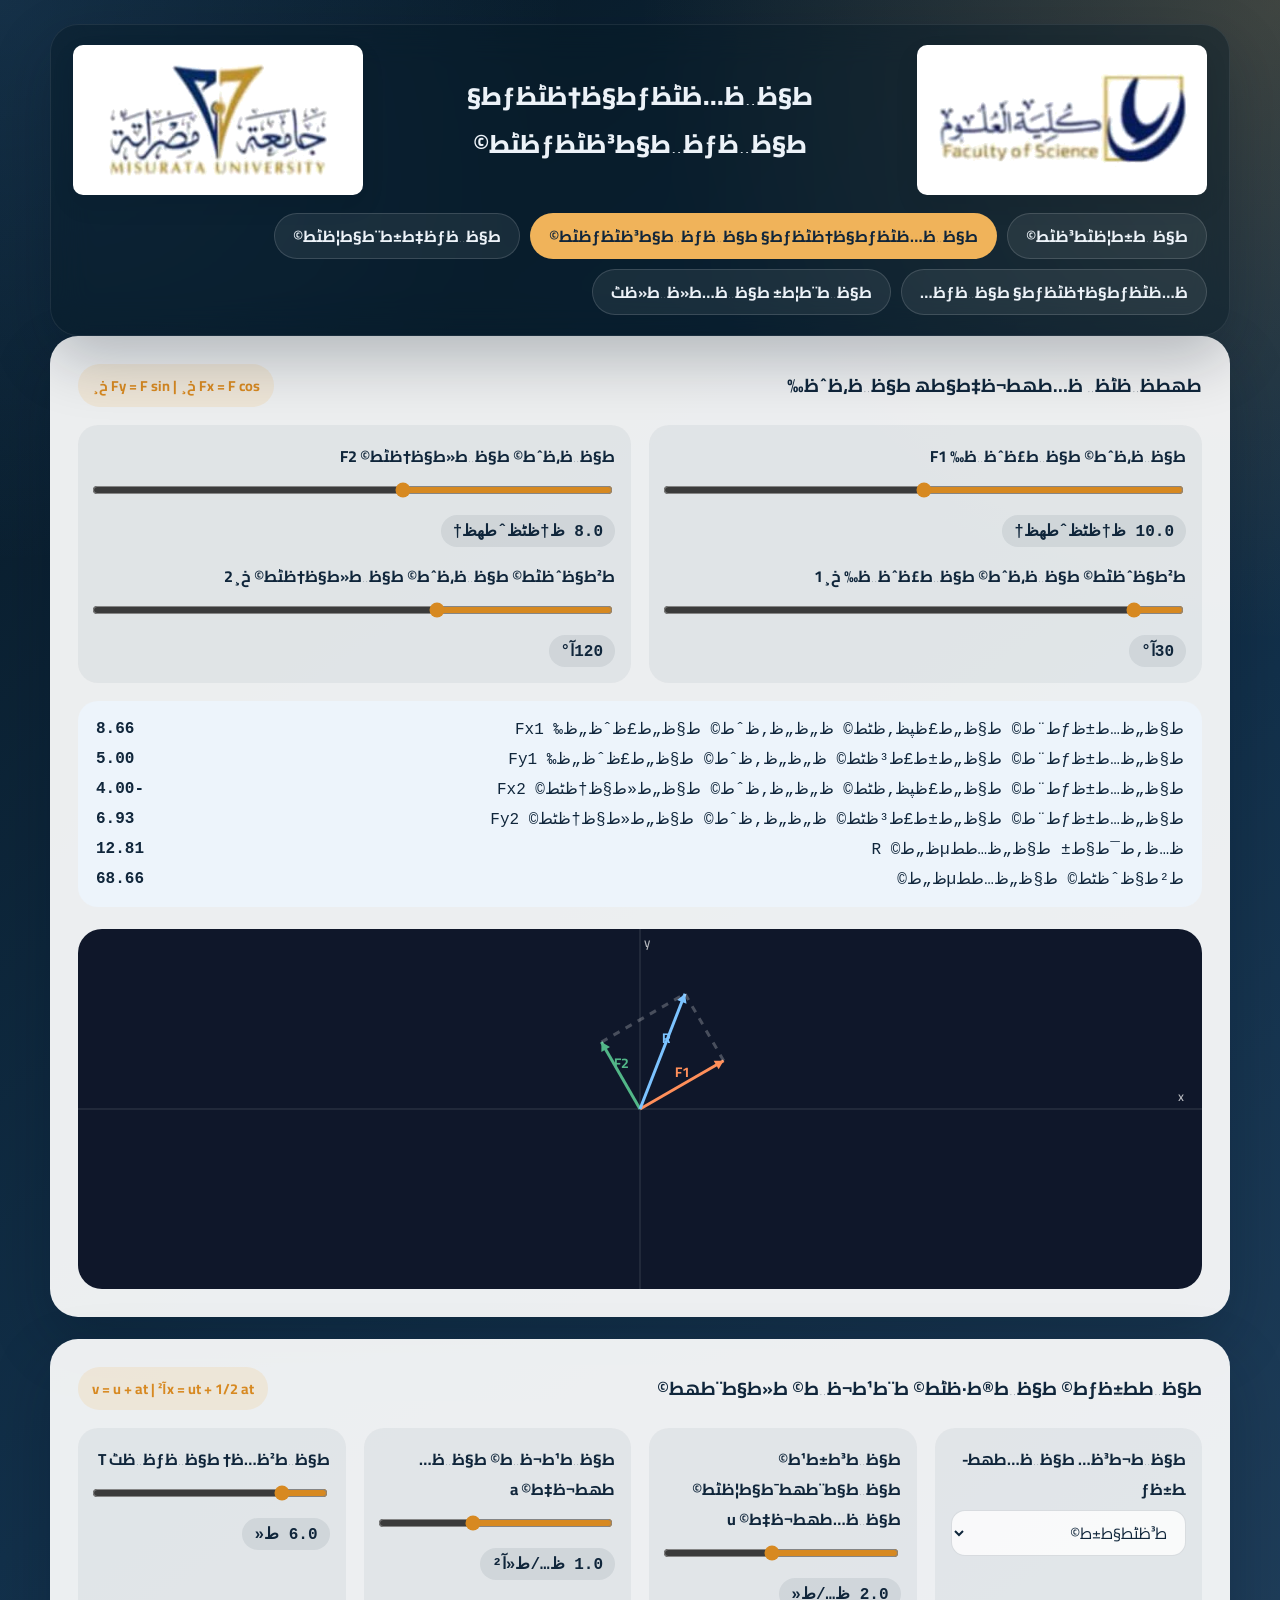
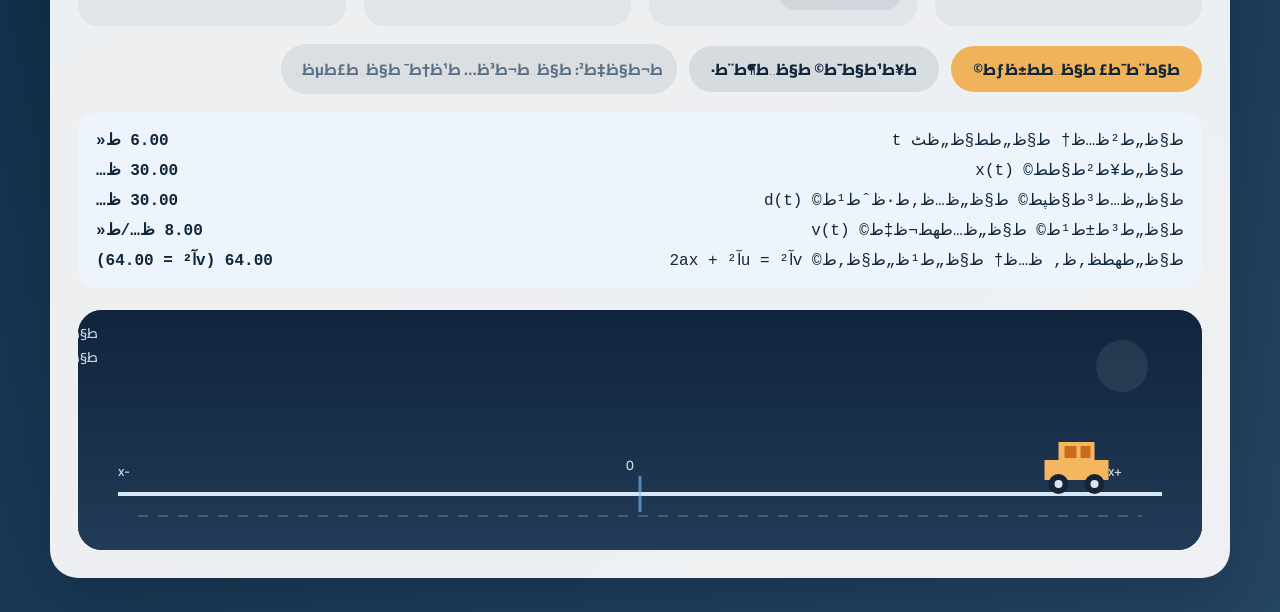
==== commit 46470f7e: "Add files via upload" ====
--- a/classical.html
+++ b/classical.html
@@ -1,9 +1,9 @@
-<!DOCTYPE html>
+﻿<!DOCTYPE html>
 <html lang="ar" dir="rtl">
 <head>
     <meta charset="UTF-8">
     <meta name="viewport" content="width=device-width, initial-scale=1.0">
-    <title>قسم الفيزياء | الميكانيكا الكلاسيكية</title>
+    <title>ظ‚ط³ظ… ط§ظ„ظپظٹط²ظٹط§ط، | ط§ظ„ظ…ظٹظƒط§ظ†ظٹظƒط§ ط§ظ„ظƒظ„ط§ط³ظٹظƒظٹط©</title>
     <style>
 @import url('https://fonts.googleapis.com/css2?family=Cairo:wght@400;600;700;800&display=swap');
 
@@ -661,13 +661,26 @@
     }
 
     .brand-lockup {
-        flex-direction: column;
-        align-items: flex-start;
+        display: grid;
+        grid-template-columns: minmax(96px, 1fr) minmax(0, 1.2fr) minmax(96px, 1fr);
+        align-items: center;
+        width: 100%;
+        gap: 12px;
     }
 
     .site-header--welcome .brand-lockup {
-        align-items: center;
-        justify-content: center;
+        justify-content: stretch;
+    }
+
+    .brand-copy {
+        min-width: 0;
+        text-align: center;
+    }
+
+    .brand-copy h1,
+    .brand-copy h2 {
+        font-size: clamp(1.2rem, 4.6vw, 1.65rem);
+        line-height: 1.35;
     }
 
     .brand-copy--platform {
@@ -676,11 +689,12 @@
     }
 
     .brand-platform-symbol {
-        width: min(100%, 88px);
+        width: min(100%, 72px);
     }
 
     .brand-copy--platform .brand-platform-text {
-        font-size: 1.18rem;
+        font-size: 1rem;
+        line-height: 1.35;
     }
 
     .logo-badge {
@@ -690,10 +704,11 @@
     }
 
     .logo-badge--hero {
-        width: 220px;
-        height: 118px;
-        max-width: 100%;
-        padding: 10px 12px;
+        width: min(100%, 126px);
+        max-width: 126px;
+        height: 86px;
+        padding: 8px 10px;
+        justify-self: center;
     }
 
     .logo-badge--faculty {
@@ -708,6 +723,46 @@
     .card,
     .placeholder-card {
         padding: 22px;
+    }
+
+    .top-nav {
+        width: 100%;
+        justify-content: center;
+        gap: 8px;
+    }
+
+    .top-nav a {
+        flex: 1 1 132px;
+        min-height: 42px;
+        padding: 0 14px;
+        font-size: 0.96rem;
+    }
+}
+
+@media (max-width: 480px) {
+    .brand-lockup {
+        grid-template-columns: minmax(84px, 1fr) minmax(0, 1.2fr) minmax(84px, 1fr);
+        gap: 10px;
+    }
+
+    .logo-badge--hero {
+        width: min(100%, 110px);
+        max-width: 110px;
+        height: 76px;
+        padding: 7px 8px;
+    }
+
+    .brand-platform-symbol {
+        width: min(100%, 62px);
+    }
+
+    .brand-copy h1,
+    .brand-copy h2 {
+        font-size: clamp(1.08rem, 4.4vw, 1.4rem);
+    }
+
+    .brand-copy--platform .brand-platform-text {
+        font-size: 0.92rem;
     }
 }
 
@@ -717,18 +772,18 @@
     <main class="page-shell">
         <header class="site-header site-header--welcome">
             <div class="brand-lockup">
-                <img class="logo-badge logo-badge--hero logo-badge--faculty" src="[data-uri]" alt="شعار الكلية">
+                <img class="logo-badge logo-badge--hero logo-badge--faculty" src="[data-uri]" alt="ط´ط¹ط§ط± ط§ظ„ظƒظ„ظٹط©">
                 <div class="brand-copy">
-                    <h2>الميكانيكا الكلاسيكية</h2>
+                    <h2>ط§ظ„ظ…ظٹظƒط§ظ†ظٹظƒط§ ط§ظ„ظƒظ„ط§ط³ظٹظƒظٹط©</h2>
                 </div>
-                <img class="logo-badge logo-badge--hero logo-badge--university" src="[data-uri]" alt="شعار الجامعة">
+                <img class="logo-badge logo-badge--hero logo-badge--university" src="[data-uri]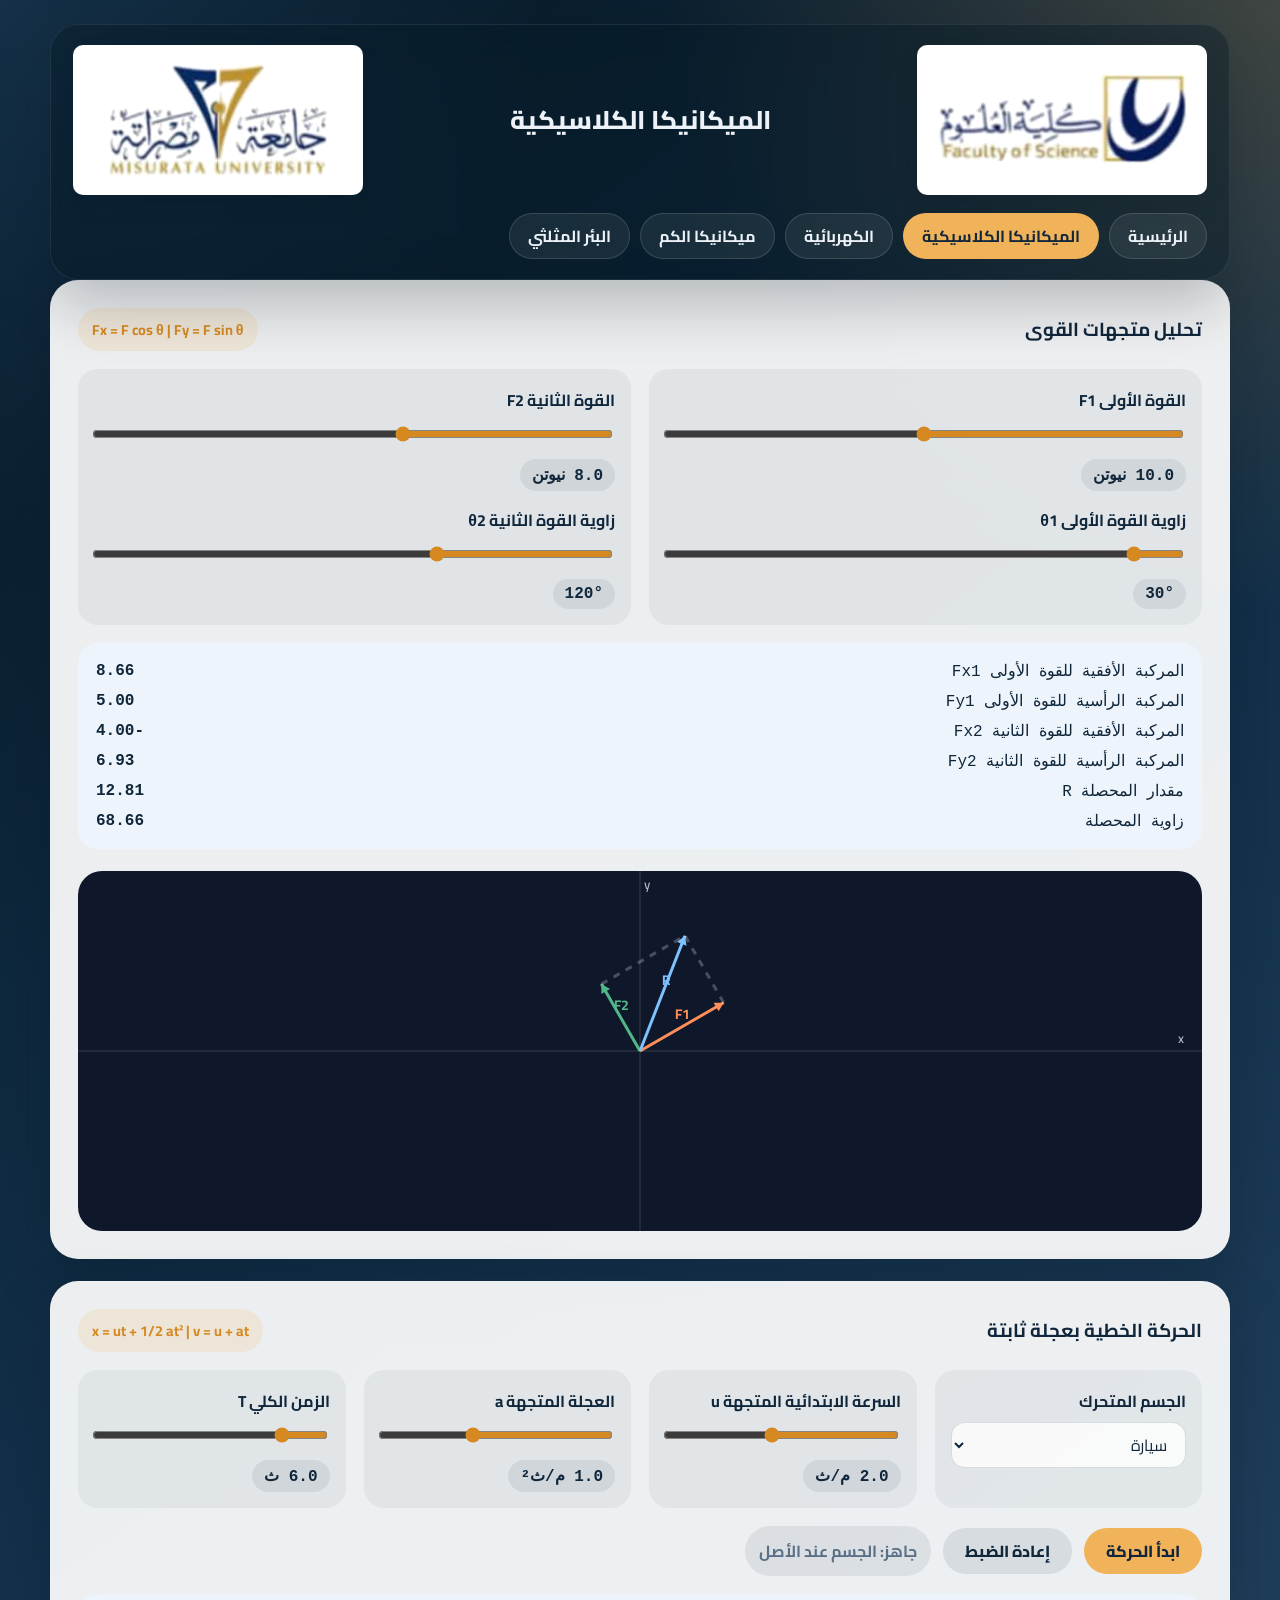
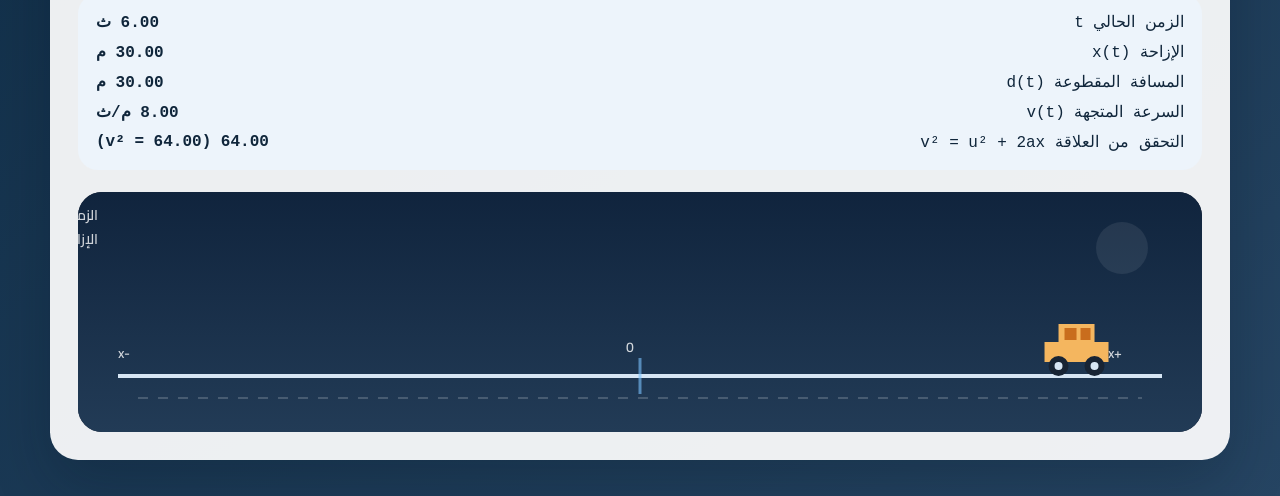
==== commit 4405c3a8: "Add files via upload" ====
--- a/classical.html
+++ b/classical.html
@@ -1,10 +1,10 @@
-﻿<!DOCTYPE html>
+<!DOCTYPE html>
 <html lang="ar" dir="rtl">
 <head>
     <meta charset="UTF-8">
     <meta name="viewport" content="width=device-width, initial-scale=1.0">
-    <title>ظ‚ط³ظ… ط§ظ„ظپظٹط²ظٹط§ط، | ط§ظ„ظ…ظٹظƒط§ظ†ظٹظƒط§ ط§ظ„ظƒظ„ط§ط³ظٹظƒظٹط©</title>
-    <style>
+    <title>قسم الفيزياء | الميكانيكا الكلاسيكية</title>
+    <style>
 @import url('https://fonts.googleapis.com/css2?family=Cairo:wght@400;600;700;800&display=swap');
 
 :root {
@@ -661,26 +661,13 @@
     }
 
     .brand-lockup {
-        display: grid;
-        grid-template-columns: minmax(96px, 1fr) minmax(0, 1.2fr) minmax(96px, 1fr);
+        flex-direction: column;
+        align-items: flex-start;
+    }
+
+    .site-header--welcome .brand-lockup {
         align-items: center;
-        width: 100%;
-        gap: 12px;
-    }
-
-    .site-header--welcome .brand-lockup {
-        justify-content: stretch;
-    }
-
-    .brand-copy {
-        min-width: 0;
-        text-align: center;
-    }
-
-    .brand-copy h1,
-    .brand-copy h2 {
-        font-size: clamp(1.2rem, 4.6vw, 1.65rem);
-        line-height: 1.35;
+        justify-content: center;
     }
 
     .brand-copy--platform {
@@ -689,12 +676,11 @@
     }
 
     .brand-platform-symbol {
-        width: min(100%, 72px);
+        width: min(100%, 88px);
     }
 
     .brand-copy--platform .brand-platform-text {
-        font-size: 1rem;
-        line-height: 1.35;
+        font-size: 1.18rem;
     }
 
     .logo-badge {
@@ -704,11 +690,10 @@
     }
 
     .logo-badge--hero {
-        width: min(100%, 126px);
-        max-width: 126px;
-        height: 86px;
-        padding: 8px 10px;
-        justify-self: center;
+        width: 220px;
+        height: 118px;
+        max-width: 100%;
+        padding: 10px 12px;
     }
 
     .logo-badge--faculty {
@@ -724,66 +709,26 @@
     .placeholder-card {
         padding: 22px;
     }
-
-    .top-nav {
-        width: 100%;
-        justify-content: center;
-        gap: 8px;
-    }
-
-    .top-nav a {
-        flex: 1 1 132px;
-        min-height: 42px;
-        padding: 0 14px;
-        font-size: 0.96rem;
-    }
-}
-
-@media (max-width: 480px) {
-    .brand-lockup {
-        grid-template-columns: minmax(84px, 1fr) minmax(0, 1.2fr) minmax(84px, 1fr);
-        gap: 10px;
-    }
-
-    .logo-badge--hero {
-        width: min(100%, 110px);
-        max-width: 110px;
-        height: 76px;
-        padding: 7px 8px;
-    }
-
-    .brand-platform-symbol {
-        width: min(100%, 62px);
-    }
-
-    .brand-copy h1,
-    .brand-copy h2 {
-        font-size: clamp(1.08rem, 4.4vw, 1.4rem);
-    }
-
-    .brand-copy--platform .brand-platform-text {
-        font-size: 0.92rem;
-    }
-}
-
+}
+
 </style>
 </head>
 <body>
     <main class="page-shell">
         <header class="site-header site-header--welcome">
             <div class="brand-lockup">
-                <img class="logo-badge logo-badge--hero logo-badge--faculty" src="[data-uri]" alt="ط´ط¹ط§ط± ط§ظ„ظƒظ„ظٹط©">
+                <img class="logo-badge logo-badge--hero logo-badge--faculty" src="[data-uri]" alt="شعار الكلية">
                 <div class="brand-copy">
-                    <h2>ط§ظ„ظ…ظٹظƒط§ظ†ظٹظƒط§ ط§ظ„ظƒظ„ط§ط³ظٹظƒظٹط©</h2>
+                    <h2>الميكانيكا الكلاسيكية</h2>
                 </div>
-                <img class="logo-badge logo-badge--hero logo-badge--university" src="[data-uri]" alt="ط´ط¹ط§ط± ط§ظ„ط¬ط§ظ…ط¹ط©">
+                <img class="logo-badge logo-badge--hero logo-badge--university" src="[data-uri]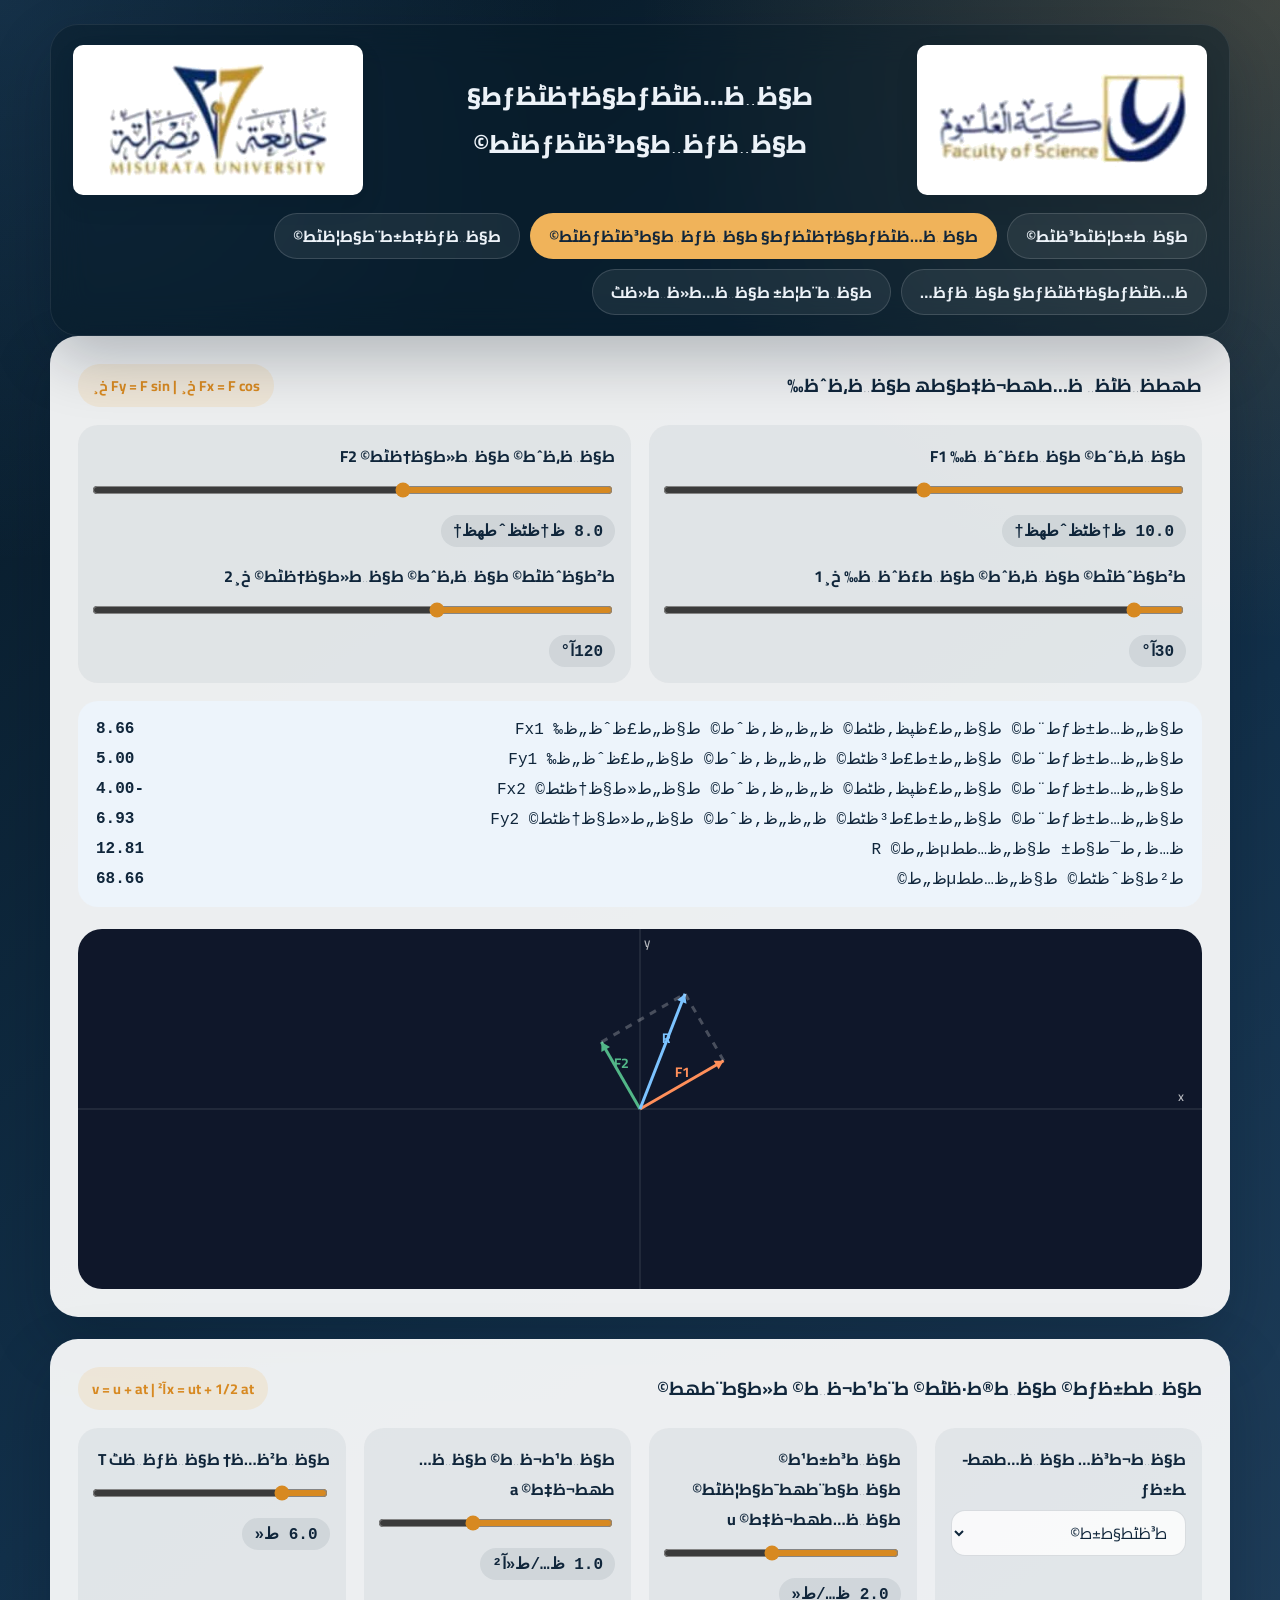
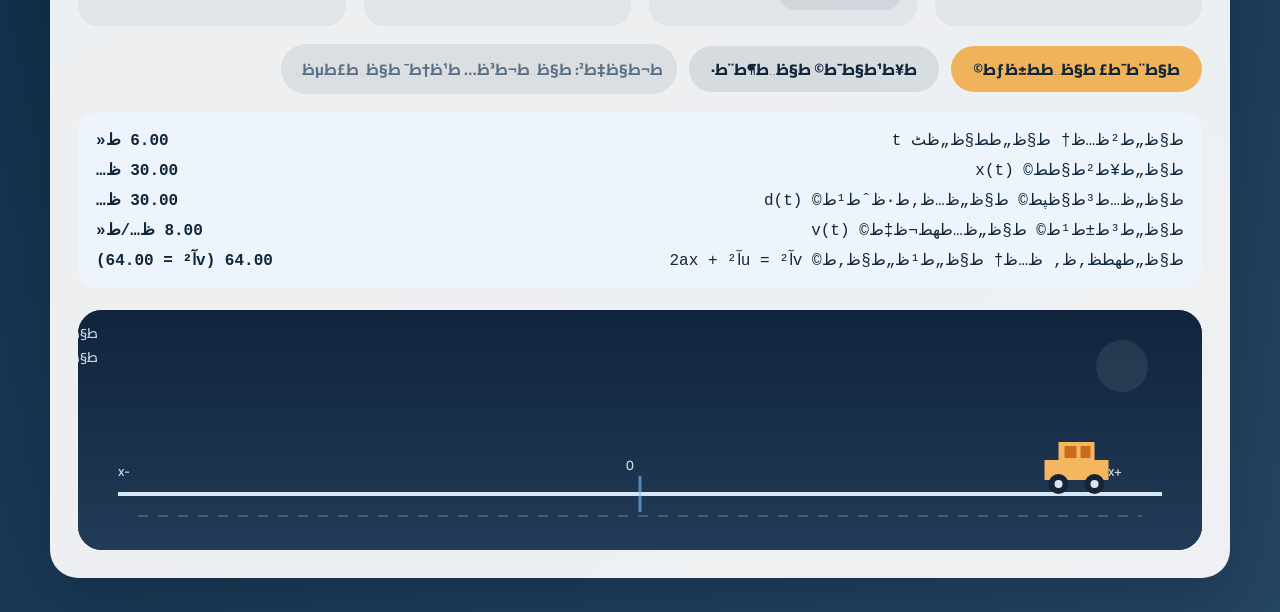
==== commit 1b1ed95a: "Add files via upload" ====
--- a/classical.html
+++ b/classical.html
@@ -1,10 +1,10 @@
-<!DOCTYPE html>
+﻿<!DOCTYPE html>
 <html lang="ar" dir="rtl">
 <head>
     <meta charset="UTF-8">
     <meta name="viewport" content="width=device-width, initial-scale=1.0">
-    <title>قسم الفيزياء | الميكانيكا الكلاسيكية</title>
-    <style>
+    <title>ظ‚ط³ظ… ط§ظ„ظپظٹط²ظٹط§ط، | ط§ظ„ظ…ظٹظƒط§ظ†ظٹظƒط§ ط§ظ„ظƒظ„ط§ط³ظٹظƒظٹط©</title>
+    <style>
 @import url('https://fonts.googleapis.com/css2?family=Cairo:wght@400;600;700;800&display=swap');
 
 :root {
@@ -661,13 +661,26 @@
     }
 
     .brand-lockup {
-        flex-direction: column;
-        align-items: flex-start;
+        display: grid;
+        grid-template-columns: minmax(96px, 1fr) minmax(0, 1.2fr) minmax(96px, 1fr);
+        align-items: center;
+        width: 100%;
+        gap: 12px;
     }
 
     .site-header--welcome .brand-lockup {
-        align-items: center;
-        justify-content: center;
+        justify-content: stretch;
+    }
+
+    .brand-copy {
+        min-width: 0;
+        text-align: center;
+    }
+
+    .brand-copy h1,
+    .brand-copy h2 {
+        font-size: clamp(1.2rem, 4.6vw, 1.65rem);
+        line-height: 1.35;
     }
 
     .brand-copy--platform {
@@ -676,11 +689,12 @@
     }
 
     .brand-platform-symbol {
-        width: min(100%, 88px);
+        width: min(100%, 72px);
     }
 
     .brand-copy--platform .brand-platform-text {
-        font-size: 1.18rem;
+        font-size: 1rem;
+        line-height: 1.35;
     }
 
     .logo-badge {
@@ -690,10 +704,11 @@
     }
 
     .logo-badge--hero {
-        width: 220px;
-        height: 118px;
-        max-width: 100%;
-        padding: 10px 12px;
+        width: min(100%, 126px);
+        max-width: 126px;
+        height: 86px;
+        padding: 8px 10px;
+        justify-self: center;
     }
 
     .logo-badge--faculty {
@@ -709,26 +724,66 @@
     .placeholder-card {
         padding: 22px;
     }
-}
-
+
+    .top-nav {
+        width: 100%;
+        justify-content: center;
+        gap: 8px;
+    }
+
+    .top-nav a {
+        flex: 1 1 132px;
+        min-height: 42px;
+        padding: 0 14px;
+        font-size: 0.96rem;
+    }
+}
+
+@media (max-width: 480px) {
+    .brand-lockup {
+        grid-template-columns: minmax(84px, 1fr) minmax(0, 1.2fr) minmax(84px, 1fr);
+        gap: 10px;
+    }
+
+    .logo-badge--hero {
+        width: min(100%, 110px);
+        max-width: 110px;
+        height: 76px;
+        padding: 7px 8px;
+    }
+
+    .brand-platform-symbol {
+        width: min(100%, 62px);
+    }
+
+    .brand-copy h1,
+    .brand-copy h2 {
+        font-size: clamp(1.08rem, 4.4vw, 1.4rem);
+    }
+
+    .brand-copy--platform .brand-platform-text {
+        font-size: 0.92rem;
+    }
+}
+
 </style>
 </head>
 <body>
     <main class="page-shell">
         <header class="site-header site-header--welcome">
             <div class="brand-lockup">
-                <img class="logo-badge logo-badge--hero logo-badge--faculty" src="[data-uri]" alt="شعار الكلية">
+                <img class="logo-badge logo-badge--hero logo-badge--faculty" src="[data-uri]" alt="ط´ط¹ط§ط± ط§ظ„ظƒظ„ظٹط©">
                 <div class="brand-copy">
-                    <h2>الميكانيكا الكلاسيكية</h2>
+                    <h2>ط§ظ„ظ…ظٹظƒط§ظ†ظٹظƒط§ ط§ظ„ظƒظ„ط§ط³ظٹظƒظٹط©</h2>
                 </div>
-                <img class="logo-badge logo-badge--hero logo-badge--university" src="[data-uri]" alt="شعار الجامعة">
+                <img class="logo-badge logo-badge--hero logo-badge--university" src="[data-uri]